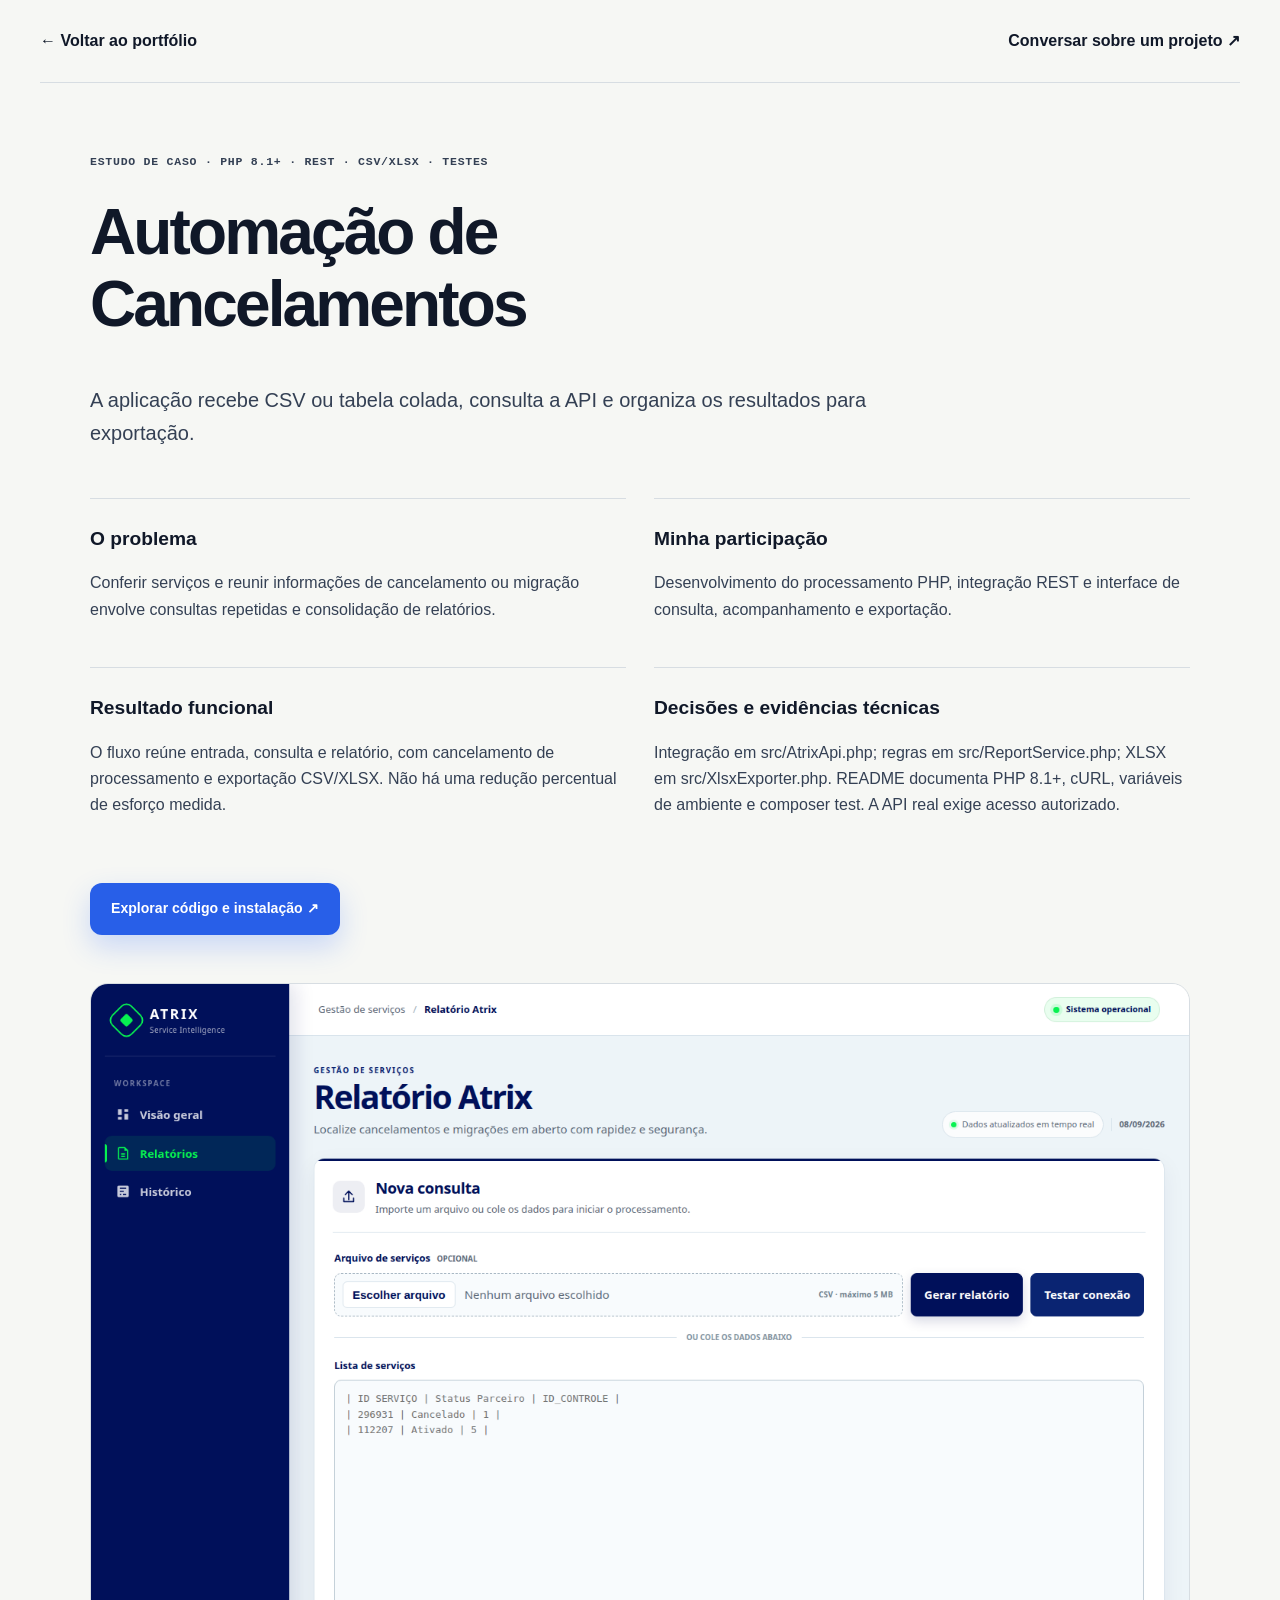
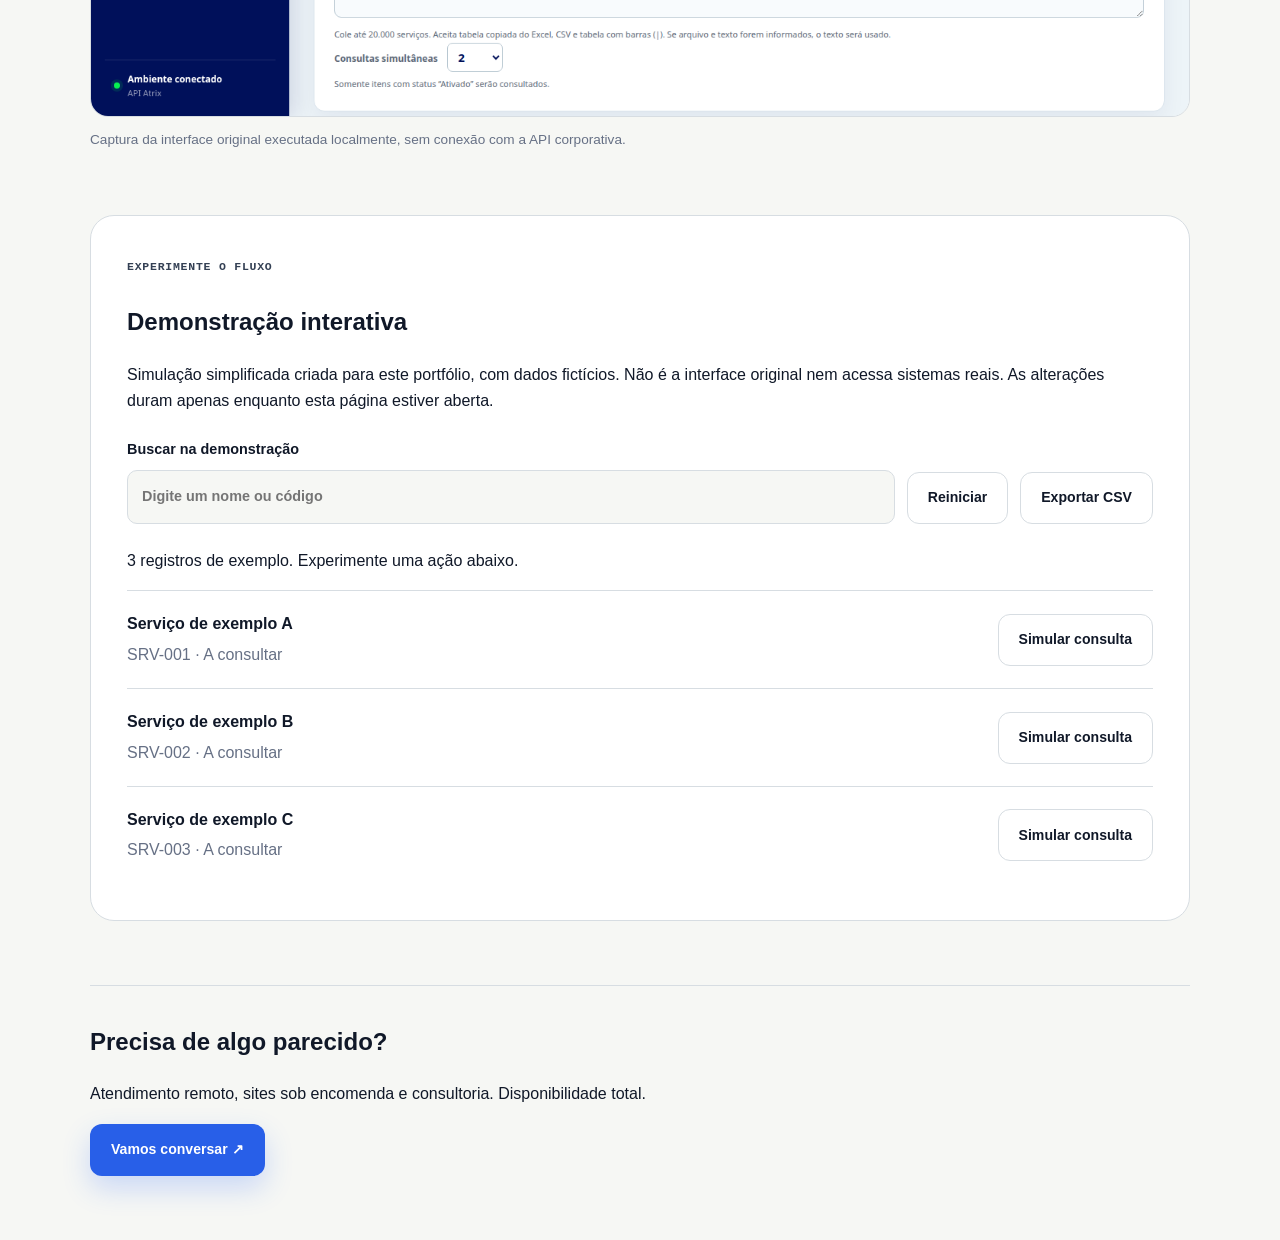
==== projetos/cancelamentos.html @ 533d5de9 "feat: add case studies, interactive demos, resume and remote services" ====
<!doctype html>
<html lang="pt-BR"><head><meta charset="utf-8"><meta name="viewport" content="width=device-width,initial-scale=1"><meta name="description" content="Estudo de caso: Automação de Cancelamentos. Explore a solução e uma demonstração com dados fictícios."><title>Automação de Cancelamentos | João Victor</title><link rel="stylesheet" href="../styles.css"><link rel="stylesheet" href="cases.css"><script src="demo.js" defer></script></head>
<body data-demo="cancelamentos"><header class="case-header container"><a href="../index.html#projetos">← Voltar ao portfólio</a><a href="../index.html#contato">Conversar sobre um projeto ↗</a></header>
<main class="container case-main"><p class="eyebrow">ESTUDO DE CASO · PHP 8.1+ · REST · CSV/XLSX · Testes</p><h1>Automação de Cancelamentos</h1><p class="case-lead">A aplicação recebe CSV ou tabela colada, consulta a API e organiza os resultados para exportação.</p>
<div class="case-grid"><section><h2>O problema</h2><p>Conferir serviços e reunir informações de cancelamento ou migração envolve consultas repetidas e consolidação de relatórios.</p></section><section><h2>Minha participação</h2><p>Desenvolvimento do processamento PHP, integração REST e interface de consulta, acompanhamento e exportação.</p></section><section><h2>Resultado funcional</h2><p>O fluxo reúne entrada, consulta e relatório, com cancelamento de processamento e exportação CSV/XLSX. Não há uma redução percentual de esforço medida.</p></section><section><h2>Decisões e evidências técnicas</h2><p>Integração em src/AtrixApi.php; regras em src/ReportService.php; XLSX em src/XlsxExporter.php. README documenta PHP 8.1+, cURL, variáveis de ambiente e composer test. A API real exige acesso autorizado.</p></section></div>
<p><a class="button button-primary" href="https://github.com/joao-n0m4de/Automacao-de-cancelamentos" target="_blank" rel="noreferrer">Explorar código e instalação ↗</a></p>
<figure class="capture"><a href="../assets/cancelamentos.png"><img src="../assets/cancelamentos.png" width="1440" height="960" loading="lazy" alt="Interface real do Relatório Atrix, com formulário de importação e consulta"></a><figcaption>Captura da interface original executada localmente, sem conexão com a API corporativa.</figcaption></figure>
<section class="demo-panel" id="demo" aria-labelledby="demo-title"><p class="eyebrow">EXPERIMENTE O FLUXO</p><h2 id="demo-title">Demonstração interativa</h2><p>Simulação simplificada criada para este portfólio, com dados fictícios. Não é a interface original nem acessa sistemas reais. As alterações duram apenas enquanto esta página estiver aberta.</p><div class="demo-controls"><label>Buscar na demonstração <input id="demo-search" type="search" placeholder="Digite um nome ou código"></label><button class="button button-secondary" id="demo-reset" type="button">Reiniciar</button><button class="button button-secondary" id="demo-export" type="button">Exportar CSV</button></div>
<p id="demo-status" role="status" aria-live="polite">3 registros de exemplo. Experimente uma ação abaixo.</p><div id="demo-list"></div>
<noscript>Ative o JavaScript para experimentar a demonstração. O estudo de caso e o código continuam acessíveis.</noscript></section>
<section class="case-contact"><h2>Precisa de algo parecido?</h2><p>Atendimento remoto, sites sob encomenda e consultoria. Disponibilidade total.</p><a class="button button-primary" href="mailto:joao0070v@gmail.com?subject=Projeto%20sob%20encomenda">Vamos conversar ↗</a></section></main></body></html>
---- styles.css ----
:root {
  --bg: #f6f7f4;
  --surface: #ffffff;
  --surface-soft: #eef1ee;
  --ink: #101828;
  --ink-soft: #344054;
  --muted: #667085;
  --line: #d7dde2;
  --line-dark: rgba(255, 255, 255, 0.16);
  --blue: #285fe8;
  --blue-deep: #15314b;
  --orange: #c8412e;
  --green: #2b7a57;
  --dark: #101828;
  --mono: "IBM Plex Mono", Consolas, monospace;
  --sans: "Manrope", "Segoe UI", sans-serif;
  --container: min(1200px, calc(100% - 48px));
  --radius-sm: 12px;
  --radius-md: 20px;
  --radius-lg: 28px;
  --shadow: 0 24px 70px rgba(16, 24, 40, 0.09);
}

*,
*::before,
*::after {
  box-sizing: border-box;
}

html {
  scroll-behavior: smooth;
  scroll-padding-top: 96px;
}

body {
  margin: 0;
  min-width: 320px;
  overflow-x: hidden;
  background: var(--bg);
  color: var(--ink);
  font-family: var(--sans);
  font-size: 16px;
  line-height: 1.65;
  -webkit-font-smoothing: antialiased;
  text-rendering: optimizeLegibility;
}

body.menu-open {
  overflow: hidden;
}

::selection {
  background: var(--blue);
  color: #fff;
}

a {
  color: inherit;
  text-decoration: none;
}

button,
input,
textarea,
select {
  font: inherit;
}

button,
a {
  -webkit-tap-highlight-color: transparent;
}

img,
svg {
  display: block;
  max-width: 100%;
}

h1,
h2,
h3,
p {
  margin-top: 0;
}

ul {
  margin: 0;
  padding: 0;
  list-style: none;
}

:focus-visible {
  outline: 3px solid var(--orange);
  outline-offset: 4px;
}

.container {
  width: var(--container);
  margin-inline: auto;
}

.section {
  position: relative;
  padding: 128px 0;
}

.skip-link {
  position: fixed;
  top: 14px;
  left: 14px;
  z-index: 1000;
  padding: 10px 16px;
  border-radius: 8px;
  background: var(--dark);
  color: #fff;
  font-weight: 700;
  transform: translateY(-160%);
  transition: transform 180ms ease;
}

.skip-link:focus {
  transform: translateY(0);
}

/* Header */

.site-header {
  position: sticky;
  top: 0;
  z-index: 100;
  height: 82px;
  border-bottom: 1px solid transparent;
  background: rgba(246, 247, 244, 0.86);
  backdrop-filter: blur(18px);
  transition: height 220ms ease, border-color 220ms ease, box-shadow 220ms ease;
}

.site-header.is-scrolled {
  height: 72px;
  border-color: rgba(16, 24, 40, 0.11);
  box-shadow: 0 8px 30px rgba(16, 24, 40, 0.04);
}

.header-inner {
  display: flex;
  align-items: center;
  justify-content: space-between;
  height: 100%;
}

.brand {
  display: inline-flex;
  align-items: center;
  gap: 12px;
  flex-shrink: 0;
}

.brand-mark {
  display: grid;
  width: 42px;
  height: 42px;
  place-items: center;
  border-radius: 11px;
  background: var(--dark);
  color: #fff;
  font-family: var(--mono);
  font-size: 0.82rem;
  font-weight: 600;
  letter-spacing: -0.04em;
}

.brand-copy {
  display: flex;
  flex-direction: column;
  line-height: 1.15;
}

.brand-copy strong {
  font-size: 0.86rem;
  font-weight: 800;
  letter-spacing: -0.01em;
}

.brand-copy small {
  margin-top: 4px;
  color: var(--muted);
  font-family: var(--mono);
  font-size: 0.61rem;
  letter-spacing: 0.06em;
  text-transform: uppercase;
}

.site-nav {
  display: flex;
  align-items: center;
  gap: 34px;
}

.site-nav a {
  position: relative;
  color: var(--ink-soft);
  font-size: 0.84rem;
  font-weight: 700;
  transition: color 180ms ease;
}

.site-nav > a:not(.nav-cta)::after {
  position: absolute;
  right: 0;
  bottom: -8px;
  left: 0;
  height: 2px;
  background: var(--blue);
  content: "";
  transform: scaleX(0);
  transform-origin: right;
  transition: transform 200ms ease;
}

.site-nav > a:hover,
.site-nav > a.is-active {
  color: var(--ink);
}

.site-nav > a:hover::after,
.site-nav > a.is-active::after {
  transform: scaleX(1);
  transform-origin: left;
}

.site-nav .nav-cta {
  padding: 10px 16px;
  border: 1px solid var(--ink);
  border-radius: 999px;
  color: var(--ink);
  transition: background 180ms ease, color 180ms ease, transform 180ms ease;
}

.site-nav .nav-cta:hover {
  background: var(--ink);
  color: #fff;
  transform: translateY(-2px);
}

.menu-button {
  display: none;
  width: 44px;
  height: 44px;
  align-items: center;
  justify-content: center;
  flex-direction: column;
  gap: 6px;
  border: 1px solid var(--line);
  border-radius: 10px;
  background: var(--surface);
  color: var(--ink);
  cursor: pointer;
}

.menu-button span {
  display: block;
  width: 18px;
  height: 2px;
  border-radius: 99px;
  background: currentColor;
  transition: transform 180ms ease;
}

/* Hero */

.hero {
  min-height: calc(100vh - 82px);
  padding-top: 76px;
  padding-bottom: 48px;
  overflow: hidden;
}

.hero-grid {
  position: absolute;
  inset: 0;
  pointer-events: none;
  background-image:
    linear-gradient(rgba(16, 24, 40, 0.035) 1px, transparent 1px),
    linear-gradient(90deg, rgba(16, 24, 40, 0.035) 1px, transparent 1px);
  background-size: 72px 72px;
  -webkit-mask-image: linear-gradient(to bottom, #000 0%, rgba(0, 0, 0, 0.7) 60%, transparent 95%);
  mask-image: linear-gradient(to bottom, #000 0%, rgba(0, 0, 0, 0.7) 60%, transparent 95%);
}

.hero-grid::before,
.hero-grid::after {
  position: absolute;
  border-radius: 50%;
  content: "";
  filter: blur(1px);
}

.hero-grid::before {
  top: -220px;
  right: -180px;
  width: 560px;
  height: 560px;
  background: radial-gradient(circle, rgba(47, 107, 255, 0.15), transparent 68%);
}

.hero-grid::after {
  bottom: -260px;
  left: -220px;
  width: 600px;
  height: 600px;
  background: radial-gradient(circle, rgba(240, 90, 60, 0.1), transparent 69%);
}

.hero-layout {
  position: relative;
  display: grid;
  grid-template-columns: minmax(0, 1.08fr) minmax(420px, 0.92fr);
  gap: clamp(48px, 7vw, 100px);
  align-items: center;
}

.eyebrow {
  display: inline-flex;
  align-items: center;
  gap: 10px;
  margin-bottom: 26px;
  color: var(--ink-soft);
  font-family: var(--mono);
  font-size: 0.72rem;
  font-weight: 600;
  letter-spacing: 0.065em;
  text-transform: uppercase;
}

.eyebrow-dot {
  width: 9px;
  height: 9px;
  border: 2px solid var(--blue);
  border-radius: 50%;
  box-shadow: 0 0 0 5px rgba(47, 107, 255, 0.11);
}

.hero h1 {
  max-width: 800px;
  margin-bottom: 30px;
  font-size: clamp(3.6rem, 6.6vw, 7.1rem);
  font-weight: 700;
  letter-spacing: -0.075em;
  line-height: 0.95;
}

.headline-accent {
  position: relative;
  z-index: 0;
  display: inline-block;
  color: var(--blue);
}

.headline-accent::after {
  position: absolute;
  right: -2%;
  bottom: 0.02em;
  left: -2%;
  z-index: -1;
  height: 0.16em;
  border-radius: 99px;
  background: rgba(47, 107, 255, 0.13);
  content: "";
  transform: rotate(-1deg);
}

.hero-lead {
  max-width: 680px;
  margin-bottom: 34px;
  color: var(--ink-soft);
  font-size: clamp(1rem, 1.3vw, 1.17rem);
  line-height: 1.75;
}

.hero-actions {
  display: flex;
  flex-wrap: wrap;
  gap: 12px;
}

.button {
  display: inline-flex;
  min-height: 52px;
  align-items: center;
  justify-content: center;
  gap: 14px;
  padding: 13px 20px;
  border: 1px solid transparent;
  border-radius: 12px;
  font-size: 0.88rem;
  font-weight: 800;
  transition: transform 180ms ease, background 180ms ease, color 180ms ease, box-shadow 180ms ease;
}

.button span {
  font-family: var(--mono);
  font-size: 1rem;
}

.button:hover {
  transform: translateY(-3px);
}

.button-primary {
  background: var(--blue);
  color: #fff;
  box-shadow: 0 12px 28px rgba(47, 107, 255, 0.22);
}

.button-primary:hover {
  background: #245be2;
  box-shadow: 0 16px 36px rgba(47, 107, 255, 0.28);
}

.button-secondary {
  border-color: var(--line);
  background: rgba(255, 255, 255, 0.56);
  color: var(--ink);
}

.button-secondary:hover {
  border-color: var(--ink);
  background: var(--surface);
}

.hero-note {
  display: flex;
  align-items: center;
  gap: 12px;
  margin-top: 28px;
  color: var(--muted);
  font-family: var(--mono);
  font-size: 0.72rem;
  line-height: 1.5;
}

.status-pulse {
  position: relative;
  width: 8px;
  height: 8px;
  flex: 0 0 auto;
  border-radius: 50%;
  background: var(--green);
}

.status-pulse::after {
  position: absolute;
  inset: -5px;
  border: 1px solid rgba(43, 122, 87, 0.38);
  border-radius: 50%;
  content: "";
  animation: status-ring 2.2s ease-out infinite;
}

.operations-map {
  position: relative;
  margin: 0;
  overflow: hidden;
  border: 1px solid rgba(16, 24, 40, 0.12);
  border-radius: var(--radius-lg);
  background: rgba(255, 255, 255, 0.72);
  box-shadow: var(--shadow);
  backdrop-filter: blur(10px);
}

.operations-map::before {
  position: absolute;
  top: 0;
  left: 17%;
  width: 36%;
  height: 3px;
  background: var(--blue);
  content: "";
}

.map-header,
.map-footer {
  display: flex;
  align-items: center;
  justify-content: space-between;
}

.map-header {
  padding: 21px 24px 18px;
  border-bottom: 1px solid var(--line);
}

.map-header > span:first-child {
  display: flex;
  flex-direction: column;
  color: var(--ink);
  font-size: 0.88rem;
  font-weight: 800;
  line-height: 1.3;
}

.map-header small {
  margin-bottom: 4px;
  color: var(--muted);
  font-family: var(--mono);
  font-size: 0.58rem;
  font-weight: 500;
  letter-spacing: 0.08em;
  text-transform: uppercase;
}

.map-status {
  display: flex;
  align-items: center;
  gap: 7px;
  color: var(--green);
  font-family: var(--mono);
  font-size: 0.61rem;
  text-transform: uppercase;
}

.map-status i {
  width: 7px;
  height: 7px;
  border-radius: 50%;
  background: currentColor;
}

.map-canvas {
  padding: 8px;
}

.map-canvas svg {
  width: 100%;
  height: auto;
}

.route {
  fill: none;
  stroke-width: 3;
  stroke-linecap: round;
}

.route-muted {
  stroke: #d9dde6;
}

.route-active {
  stroke: var(--blue);
  stroke-dasharray: 8 13;
  animation: route-flow 9s linear infinite;
}

.route-branch {
  stroke: #abb3c0;
  stroke-dasharray: 2 9;
}

.node-code,
.node-detail,
.node-label {
  font-family: var(--sans);
}

.node-code {
  fill: #667085;
  font-family: var(--mono);
  font-size: 10px;
  font-weight: 600;
  letter-spacing: 0.8px;
}

.node-label {
  fill: #101828;
  font-size: 17px;
  font-weight: 800;
}

.node-detail {
  fill: #667085;
  font-family: var(--mono);
  font-size: 9px;
}

.node-code-light,
.node-label-light {
  fill: #fff;
}

.node-code-light {
  opacity: 0.72;
}

.node-detail-light {
  fill: rgba(255, 255, 255, 0.72);
}

.map-node {
  transition: opacity 200ms ease;
}

.map-node:hover {
  opacity: 0.84;
}

.signal-dot {
  fill: var(--blue);
  stroke: #fff;
  stroke-width: 3;
}

.signal-dot-two {
  fill: var(--orange);
}

.map-footer {
  gap: 18px;
  padding: 16px 24px 19px;
  border-top: 1px solid var(--line);
  color: var(--muted);
  font-family: var(--mono);
  font-size: 0.56rem;
  letter-spacing: 0.02em;
  text-transform: uppercase;
}

.map-footer span {
  display: inline-flex;
  align-items: center;
  gap: 7px;
}

.map-footer i {
  width: 7px;
  height: 7px;
  border-radius: 50%;
}

.legend-blue {
  background: var(--blue);
}

.legend-orange {
  background: var(--orange);
}

.map-ref {
  margin-left: auto;
}

.hero-metrics {
  position: relative;
  display: grid;
  grid-template-columns: repeat(4, 1fr);
  margin-top: 72px;
  border-top: 1px solid var(--line);
  border-bottom: 1px solid var(--line);
}

.hero-metrics > div {
  display: flex;
  min-height: 106px;
  align-items: center;
  gap: 17px;
  padding: 18px 26px;
  border-right: 1px solid var(--line);
}

.hero-metrics > div:last-child {
  border-right: 0;
}

.hero-metrics strong {
  color: var(--ink);
  font-family: var(--mono);
  font-size: clamp(1.25rem, 2.4vw, 1.8rem);
  font-weight: 500;
}

.hero-metrics span {
  color: var(--muted);
  font-size: 0.72rem;
  font-weight: 700;
  line-height: 1.45;
  text-transform: uppercase;
}

.signal-strip {
  position: relative;
  z-index: 2;
  overflow: hidden;
  border-top: 1px solid var(--dark);
  border-bottom: 1px solid var(--dark);
  background: var(--blue);
  color: #fff;
}

.signal-track {
  display: flex;
  width: max-content;
  align-items: center;
  gap: 24px;
  padding: 15px 0;
  animation: signal-scroll 30s linear infinite;
}

.signal-track span {
  font-family: var(--mono);
  font-size: 0.68rem;
  font-weight: 600;
  letter-spacing: 0.1em;
  white-space: nowrap;
}

.signal-track i {
  width: 7px;
  height: 7px;
  border: 2px solid #fff;
  border-radius: 50%;
}

/* Shared section headings */

.section-intro {
  display: flex;
  align-items: flex-start;
  justify-content: space-between;
  gap: 32px;
  margin-bottom: 76px;
  padding-bottom: 20px;
  border-bottom: 1px solid var(--line);
}

.section-intro > p,
.section-intro > div > p {
  max-width: 480px;
  margin-bottom: 0;
  color: var(--muted);
  font-size: 0.92rem;
}

.section-index,
.contact-kicker,
.education-kicker,
.stack-label {
  font-family: var(--mono);
  font-size: 0.68rem;
  font-weight: 600;
  letter-spacing: 0.08em;
  text-transform: uppercase;
}

.section-index {
  color: var(--blue);
}

.section-intro-wide {
  display: grid;
  grid-template-columns: 1fr 2.4fr;
}

.section-intro-wide h2 {
  max-width: 780px;
  margin-bottom: 14px;
  font-size: clamp(2.4rem, 4.8vw, 4.9rem);
  font-weight: 700;
  letter-spacing: -0.065em;
  line-height: 1.02;
}

/* About */

.about {
  background: var(--surface);
}

.about-grid {
  display: grid;
  grid-template-columns: 1.15fr 0.85fr;
  gap: clamp(60px, 10vw, 150px);
  align-items: start;
}

.about-statement h2 {
  max-width: 690px;
  margin-bottom: 0;
  font-size: clamp(2.7rem, 5.4vw, 5.7rem);
  font-weight: 700;
  letter-spacing: -0.075em;
  line-height: 1.02;
}

.about-statement em {
  position: relative;
  color: var(--blue);
  font-family: Georgia, serif;
  font-weight: 400;
}

.about-copy {
  padding-top: 10px;
  color: var(--ink-soft);
}

.about-copy p {
  margin-bottom: 22px;
}

.about-copy .lead-copy {
  color: var(--ink);
  font-size: clamp(1.16rem, 1.6vw, 1.38rem);
  font-weight: 700;
  line-height: 1.55;
}

.principles-grid {
  display: grid;
  grid-template-columns: repeat(3, 1fr);
  margin-top: 92px;
  border-top: 1px solid var(--line);
  border-bottom: 1px solid var(--line);
}

.principle-card {
  min-height: 250px;
  padding: 34px;
  border-right: 1px solid var(--line);
}

.principle-card:last-child {
  border-right: 0;
}

.principle-card > span {
  color: var(--blue);
  font-family: var(--mono);
  font-size: 0.66rem;
}

.principle-card h3 {
  margin: 58px 0 14px;
  font-size: 1.35rem;
  letter-spacing: -0.035em;
}

.principle-card p {
  max-width: 310px;
  margin-bottom: 0;
  color: var(--muted);
  font-size: 0.9rem;
}

/* Portfolio evidence and case studies */
.profile-avatar { border-radius:24px; margin-bottom:28px; background:var(--dark); object-fit:cover; }
.project-capture { display:flex; flex-direction:column; justify-content:center; padding:24px; background:#edf1ff; min-width:0; }
.project-capture img { width:100%; height:auto; border:1px solid var(--line); border-radius:12px; }
.project-capture span { margin-top:12px; font-size:.75rem; color:var(--ink-soft); }
.project-links { display:flex; gap:18px; align-items:center; flex-wrap:wrap; margin-top:24px; }
.case-summary { font-size:.92rem; }
.other-projects-title { margin:64px 0 24px; font-size:1.7rem; }
.secondary-projects { grid-template-columns:repeat(2,minmax(0,1fr)); }
.secondary-projects .project-card { display:flex; flex-direction:column; min-height:0; }
.secondary-projects .project-content { padding:28px; }
@media(max-width:900px) { .secondary-projects { grid-template-columns:1fr; } }

/* Projects */

.projects {
  background: var(--bg);
}

.projects-grid {
  display: grid;
  gap: 28px;
}

.project-card {
  display: grid;
  grid-template-columns: minmax(0, 1.02fr) minmax(0, 0.98fr);
  min-height: 530px;
  overflow: hidden;
  border: 1px solid var(--line);
  border-radius: var(--radius-lg);
  background: var(--surface);
  transition: border-color 220ms ease, box-shadow 220ms ease, transform 220ms ease;
}

.project-card:hover {
  border-color: #b7c0ca;
  box-shadow: 0 24px 60px rgba(16, 24, 40, 0.08);
  transform: translateY(-4px);
}

.project-card:nth-child(even) .project-visual {
  order: 2;
}

.project-visual {
  position: relative;
  min-height: 420px;
  overflow: hidden;
  border: 12px solid var(--surface);
  border-radius: 26px;
  background: #edf1ff;
}

.project-visual::after {
  position: absolute;
  inset: 0;
  border: 1px solid rgba(16, 24, 40, 0.07);
  border-radius: 14px;
  content: "";
  pointer-events: none;
}

.mock-toolbar {
  position: relative;
  z-index: 2;
  display: flex;
  height: 54px;
  align-items: center;
  gap: 7px;
  padding: 0 20px;
  border-bottom: 1px solid rgba(16, 24, 40, 0.1);
  background: rgba(255, 255, 255, 0.72);
  backdrop-filter: blur(8px);
}

.mock-toolbar > span {
  width: 7px;
  height: 7px;
  border-radius: 50%;
  background: #c4cad4;
}

.mock-toolbar > span:first-child {
  background: var(--orange);
}

.mock-toolbar small {
  margin-left: 10px;
  color: var(--muted);
  font-family: var(--mono);
  font-size: 0.58rem;
  text-transform: uppercase;
}

.mock-toolbar b {
  margin-left: auto;
  padding: 5px 8px;
  border-radius: 6px;
  background: var(--dark);
  color: #fff;
  font-family: var(--mono);
  font-size: 0.53rem;
  font-weight: 500;
  letter-spacing: 0.08em;
}

.project-content {
  display: flex;
  flex-direction: column;
  padding: clamp(34px, 5vw, 64px);
}

.project-meta {
  display: flex;
  align-items: center;
  justify-content: space-between;
  gap: 18px;
  margin-bottom: 34px;
  color: var(--muted);
  font-family: var(--mono);
  font-size: 0.6rem;
  font-weight: 500;
  letter-spacing: 0.07em;
  text-transform: uppercase;
}

.project-meta span:first-child {
  color: var(--blue);
}

.project-card h3 {
  max-width: 520px;
  margin-bottom: 20px;
  font-size: clamp(2rem, 3.2vw, 3.45rem);
  font-weight: 700;
  letter-spacing: -0.06em;
  line-height: 1.02;
}

.project-content > p {
  max-width: 560px;
  margin-bottom: 26px;
  color: var(--ink-soft);
}

.project-points {
  display: grid;
  gap: 9px;
  margin-bottom: 34px;
}

.project-points li {
  position: relative;
  padding-left: 20px;
  color: var(--muted);
  font-size: 0.84rem;
}

.project-points li::before {
  position: absolute;
  top: 0.72em;
  left: 0;
  width: 8px;
  height: 2px;
  background: var(--blue);
  content: "";
}

.project-footer {
  display: flex;
  align-items: flex-end;
  justify-content: space-between;
  gap: 24px;
  margin-top: auto;
  padding-top: 24px;
  border-top: 1px solid var(--line);
}

.tech-list {
  display: flex;
  flex-wrap: wrap;
  gap: 7px;
}

.tech-list span,
.stack-cloud span {
  display: inline-flex;
  align-items: center;
  border: 1px solid var(--line);
  border-radius: 999px;
  font-family: var(--mono);
}

.tech-list span {
  min-height: 29px;
  padding: 5px 9px;
  color: var(--ink-soft);
  font-size: 0.56rem;
  text-transform: uppercase;
}

.text-link {
  display: inline-flex;
  align-items: center;
  gap: 9px;
  flex: 0 0 auto;
  color: var(--ink);
  font-size: 0.82rem;
  font-weight: 800;
}

.text-link span {
  transition: transform 180ms ease;
}

.text-link:hover span {
  transform: translate(3px, -3px);
}

/* Project visuals */

.visual-sla {
  background:
    radial-gradient(circle at 85% 20%, rgba(240, 90, 60, 0.16), transparent 30%),
    #eaf0ff;
}

.sla-board,
.partner-board,
.gantt-board {
  position: absolute;
  top: 50%;
  right: 9%;
  left: 9%;
  padding: 24px;
  border: 1px solid rgba(16, 24, 40, 0.11);
  border-radius: 16px;
  background: rgba(255, 255, 255, 0.9);
  box-shadow: 0 20px 50px rgba(16, 24, 40, 0.12);
  transform: translateY(-43%) rotate(-1.5deg);
}

.sla-summary {
  display: flex;
  align-items: flex-end;
  justify-content: space-between;
  gap: 18px;
  margin-bottom: 20px;
}

.sla-summary span {
  color: var(--muted);
  font-family: var(--mono);
  font-size: 0.56rem;
  text-transform: uppercase;
}

.sla-summary strong {
  color: var(--ink);
  font-size: 0.84rem;
}

.sla-row {
  display: grid;
  grid-template-columns: 32px 1fr auto;
  gap: 12px;
  align-items: center;
  padding: 13px 0;
  border-top: 1px solid var(--line);
}

.sla-row > i {
  display: grid;
  width: 30px;
  height: 30px;
  place-items: center;
  border-radius: 8px;
  background: #e9efff;
  color: var(--blue);
  font-family: var(--mono);
  font-size: 0.52rem;
  font-style: normal;
  font-weight: 600;
}

.sla-row-alert > i {
  background: #fff0ec;
  color: var(--orange);
}

.sla-row > span {
  display: flex;
  flex-direction: column;
}

.sla-row b {
  font-size: 0.67rem;
}

.sla-row small {
  color: var(--muted);
  font-size: 0.55rem;
}

.sla-row time {
  color: var(--ink-soft);
  font-family: var(--mono);
  font-size: 0.61rem;
}

.sla-row-alert time {
  color: var(--orange);
}

.sla-progress {
  height: 5px;
  margin-top: 16px;
  overflow: hidden;
  border-radius: 99px;
  background: #e7eaf0;
}

.sla-progress span {
  display: block;
  width: 68%;
  height: 100%;
  border-radius: inherit;
  background: linear-gradient(90deg, var(--blue), #5f8cff);
}

.visual-automation {
  background:
    radial-gradient(circle at 10% 85%, rgba(47, 107, 255, 0.17), transparent 34%),
    #f0efe8;
}

.flow-board {
  position: absolute;
  top: 47%;
  right: 6%;
  left: 6%;
  display: grid;
  grid-template-columns: 1fr 0.42fr 1fr 0.42fr 1fr;
  align-items: center;
  transform: translateY(-50%);
}

.flow-node {
  display: flex;
  aspect-ratio: 1.08;
  align-items: center;
  justify-content: center;
  flex-direction: column;
  gap: 13px;
  border: 1px solid rgba(16, 24, 40, 0.11);
  border-radius: 16px;
  background: rgba(255, 255, 255, 0.92);
  box-shadow: 0 15px 34px rgba(16, 24, 40, 0.09);
}

.flow-node i {
  display: grid;
  width: 44px;
  height: 44px;
  place-items: center;
  border-radius: 11px;
  background: #e9efff;
  color: var(--blue);
  font-family: var(--mono);
  font-size: 0.66rem;
  font-style: normal;
  font-weight: 600;
}

.flow-node span {
  color: var(--ink-soft);
  font-size: 0.64rem;
  font-weight: 800;
}

.flow-node-dark {
  background: var(--dark);
}

.flow-node-dark i {
  background: rgba(255, 255, 255, 0.12);
  color: #fff;
}

.flow-node-dark span {
  color: #fff;
}

.flow-line {
  position: relative;
  height: 2px;
  overflow: hidden;
  background: #b8c0cd;
}

.flow-line::after {
  position: absolute;
  top: 50%;
  right: 0;
  width: 7px;
  height: 7px;
  border-top: 2px solid var(--blue);
  border-right: 2px solid var(--blue);
  content: "";
  transform: translateY(-50%) rotate(45deg);
}

.flow-line em {
  position: absolute;
  top: -2px;
  left: -10px;
  width: 7px;
  height: 7px;
  border-radius: 50%;
  background: var(--blue);
  animation: flow-packet 2.4s linear infinite;
}

.flow-status {
  position: absolute;
  right: 9%;
  bottom: 12%;
  left: 9%;
  display: flex;
  align-items: center;
  gap: 8px;
  color: var(--muted);
  font-family: var(--mono);
  font-size: 0.54rem;
  text-transform: uppercase;
}

.flow-status span {
  width: 7px;
  height: 7px;
  border-radius: 50%;
  background: var(--green);
}

.visual-partners {
  background:
    linear-gradient(125deg, rgba(47, 107, 255, 0.12), transparent 45%),
    #edf2ef;
}

.partner-board {
  transform: translateY(-43%) rotate(1.3deg);
}

.partner-filters {
  display: flex;
  gap: 8px;
  margin-bottom: 14px;
}

.partner-filters span {
  padding: 6px 11px;
  border: 1px solid var(--line);
  border-radius: 7px;
  color: var(--muted);
  font-family: var(--mono);
  font-size: 0.51rem;
}

.partner-row {
  display: grid;
  grid-template-columns: 36px 1fr auto;
  gap: 12px;
  align-items: center;
  padding: 12px 0;
  border-top: 1px solid var(--line);
}

.partner-row > i {
  display: grid;
  width: 34px;
  height: 34px;
  place-items: center;
  border-radius: 50%;
  background: var(--blue);
  color: #fff;
  font-family: var(--mono);
  font-size: 0.54rem;
  font-style: normal;
}

.partner-row > span {
  display: flex;
  flex-direction: column;
}

.partner-row b {
  font-size: 0.65rem;
}

.partner-row small {
  color: var(--muted);
  font-size: 0.53rem;
}

.partner-row em {
  padding: 5px 7px;
  border-radius: 99px;
  background: #eef1f5;
  color: var(--ink-soft);
  font-family: var(--mono);
  font-size: 0.46rem;
  font-style: normal;
}

.visual-map {
  background:
    radial-gradient(circle at 80% 90%, rgba(240, 90, 60, 0.13), transparent 35%),
    #ecf0ff;
}

.gantt-board {
  transform: translateY(-43%) rotate(-1deg);
}

.gantt-head {
  display: grid;
  grid-template-columns: 1.3fr repeat(4, 0.55fr);
  gap: 4px;
  padding-bottom: 11px;
  border-bottom: 1px solid var(--line);
  color: var(--muted);
  font-family: var(--mono);
  font-size: 0.5rem;
}

.gantt-row {
  position: relative;
  display: grid;
  grid-template-columns: 1.3fr repeat(4, 0.55fr);
  height: 45px;
  align-items: center;
  border-bottom: 1px solid #edf0f3;
  background-image: linear-gradient(90deg, transparent calc(100% - 1px), #edf0f3 0);
  background-size: 17.4% 100%;
}

.gantt-row b {
  font-size: 0.58rem;
}

.gantt-row .bar {
  position: absolute;
  height: 11px;
  border-radius: 99px;
}

.bar-one {
  left: 30%;
  width: 30%;
  background: var(--blue);
}

.bar-two {
  left: 47%;
  width: 39%;
  background: #8aa8ff;
}

.bar-three {
  left: 68%;
  width: 23%;
  background: var(--orange);
}

.gantt-legend {
  display: flex;
  gap: 16px;
  margin-top: 15px;
  color: var(--muted);
  font-family: var(--mono);
  font-size: 0.49rem;
}

.gantt-legend span {
  display: flex;
  align-items: center;
  gap: 6px;
}

.gantt-legend i {
  width: 7px;
  height: 7px;
  border-radius: 50%;
  background: var(--blue);
}

.gantt-legend span:last-child i {
  background: var(--orange);
}

/* Capabilities */

.capabilities {
  overflow: hidden;
  background: var(--dark);
  color: #fff;
}

.capabilities-grid {
  position: absolute;
  inset: 0;
  opacity: 0.45;
  background-image:
    linear-gradient(rgba(255, 255, 255, 0.035) 1px, transparent 1px),
    linear-gradient(90deg, rgba(255, 255, 255, 0.035) 1px, transparent 1px);
  background-size: 76px 76px;
  -webkit-mask-image: linear-gradient(to bottom, transparent, #000 20%, #000 85%, transparent);
  mask-image: linear-gradient(to bottom, transparent, #000 20%, #000 85%, transparent);
}

.capabilities > .container {
  position: relative;
}

.section-intro-dark {
  border-color: var(--line-dark);
}

.section-intro-dark .section-index {
  color: #8aa8ff;
}

.section-intro-dark > p {
  color: rgba(255, 255, 255, 0.6);
}

.capabilities-heading {
  display: grid;
  grid-template-columns: 1.45fr 0.55fr;
  gap: 90px;
  align-items: end;
  margin-bottom: 96px;
}

.capabilities-heading h2 {
  max-width: 830px;
  margin-bottom: 0;
  font-size: clamp(2.8rem, 5.8vw, 6rem);
  font-weight: 700;
  letter-spacing: -0.07em;
  line-height: 0.98;
}

.capabilities-heading p {
  margin-bottom: 6px;
  color: rgba(255, 255, 255, 0.64);
  font-size: 0.92rem;
}

.capability-list {
  border-top: 1px solid var(--line-dark);
}

.capability-row {
  display: grid;
  grid-template-columns: 0.3fr 1.05fr 1.2fr 1.1fr;
  gap: 38px;
  align-items: start;
  padding: 37px 0;
  border-bottom: 1px solid var(--line-dark);
  transition: background 220ms ease, padding 220ms ease;
}

.capability-row:hover {
  padding-right: 18px;
  padding-left: 18px;
  background: rgba(255, 255, 255, 0.035);
}

.capability-number {
  color: #8aa8ff;
  font-family: var(--mono);
  font-size: 0.65rem;
}

.capability-row h3 {
  margin-bottom: 0;
  font-size: 1.35rem;
  letter-spacing: -0.035em;
}

.capability-row > p {
  margin-bottom: 0;
  color: rgba(255, 255, 255, 0.62);
  font-size: 0.86rem;
}

.capability-row ul {
  display: grid;
  grid-template-columns: 1fr 1fr;
  gap: 7px 14px;
}

.capability-row li {
  position: relative;
  padding-left: 12px;
  color: rgba(255, 255, 255, 0.8);
  font-family: var(--mono);
  font-size: 0.59rem;
  text-transform: uppercase;
}

.capability-row li::before {
  position: absolute;
  top: 0.74em;
  left: 0;
  width: 4px;
  height: 4px;
  border-radius: 50%;
  background: var(--blue);
  content: "";
}

.stack-panel {
  display: grid;
  grid-template-columns: 1.5fr 0.5fr;
  gap: 64px;
  margin-top: 88px;
  padding: 34px;
  border: 1px solid var(--line-dark);
  border-radius: var(--radius-md);
  background: rgba(255, 255, 255, 0.035);
}

.stack-label {
  display: block;
  margin-bottom: 19px;
  color: rgba(255, 255, 255, 0.5);
}

.stack-cloud {
  display: flex;
  flex-wrap: wrap;
  gap: 8px;
}

.stack-cloud span {
  min-height: 36px;
  padding: 7px 12px;
  border-color: rgba(255, 255, 255, 0.18);
  color: rgba(255, 255, 255, 0.86);
  font-size: 0.61rem;
}

.stack-column-learning {
  padding-left: 48px;
  border-left: 1px solid var(--line-dark);
}

.stack-column-learning .stack-cloud span {
  border-style: dashed;
}

/* Journey */

.journey {
  background: var(--surface);
}

.journey-layout {
  display: grid;
  grid-template-columns: minmax(0, 1fr) 350px;
  gap: clamp(58px, 8vw, 110px);
  align-items: start;
}

.timeline {
  position: relative;
}

.timeline::before {
  position: absolute;
  top: 9px;
  bottom: 0;
  left: 9px;
  width: 1px;
  background: var(--line);
  content: "";
}

.timeline-item {
  display: grid;
  grid-template-columns: 20px 112px minmax(0, 1fr);
  gap: 24px;
  padding-bottom: 82px;
}

.timeline-item:last-child {
  padding-bottom: 0;
}

.timeline-marker {
  position: relative;
  z-index: 1;
  padding-top: 3px;
}

.timeline-marker span {
  display: block;
  width: 19px;
  height: 19px;
  border: 5px solid var(--surface);
  border-radius: 50%;
  background: var(--blue);
  box-shadow: 0 0 0 1px var(--blue);
}

.timeline-date {
  padding-top: 1px;
  color: var(--muted);
  font-family: var(--mono);
  font-size: 0.65rem;
  font-weight: 600;
  text-transform: uppercase;
}

.timeline-content {
  padding-bottom: 2px;
}

.timeline-heading {
  display: flex;
  justify-content: space-between;
  gap: 22px;
  margin-bottom: 17px;
}

.timeline-heading span {
  display: block;
  margin-bottom: 7px;
  color: var(--blue);
  font-family: var(--mono);
  font-size: 0.62rem;
  font-weight: 600;
  letter-spacing: 0.06em;
  text-transform: uppercase;
}

.timeline-heading h3 {
  margin-bottom: 0;
  font-size: clamp(1.35rem, 2.2vw, 2rem);
  letter-spacing: -0.045em;
  line-height: 1.2;
}

.timeline-heading small {
  flex: 0 0 auto;
  padding-top: 4px;
  color: var(--muted);
  font-family: var(--mono);
  font-size: 0.57rem;
}

.timeline-content > p {
  max-width: 670px;
  margin-bottom: 24px;
  color: var(--muted);
  font-size: 0.9rem;
}

.role-progression {
  display: grid;
  gap: 1px;
  overflow: hidden;
  border: 1px solid var(--line);
  border-radius: 12px;
  background: var(--line);
}

.role-progression > div {
  display: grid;
  grid-template-columns: 115px 1fr;
  gap: 22px;
  padding: 15px 17px;
  background: var(--bg);
}

.role-progression time {
  color: var(--ink-soft);
  font-family: var(--mono);
  font-size: 0.58rem;
  font-weight: 600;
  text-transform: uppercase;
}

.role-progression p {
  margin-bottom: 0;
  color: var(--muted);
  font-size: 0.75rem;
}

.education-card {
  position: sticky;
  top: 110px;
  overflow: hidden;
  padding: 30px;
  border: 1px solid var(--line);
  border-radius: var(--radius-md);
  background: var(--bg);
}

.education-card::before {
  position: absolute;
  top: 0;
  right: 0;
  left: 0;
  height: 4px;
  background: linear-gradient(90deg, var(--blue) 0 72%, var(--orange) 72%);
  content: "";
}

.education-kicker {
  color: var(--blue);
}

.education-card h3 {
  margin: 18px 0 26px;
  font-size: 2rem;
  letter-spacing: -0.05em;
  line-height: 1.08;
}

.education-card ul {
  border-top: 1px solid var(--line);
}

.education-card li {
  padding: 18px 0;
  border-bottom: 1px solid var(--line);
}

.education-card li span {
  display: block;
  margin-bottom: 5px;
  color: var(--ink);
  font-size: 0.82rem;
  font-weight: 800;
}

.education-card li p {
  margin-bottom: 0;
  color: var(--muted);
  font-size: 0.73rem;
}

.education-link {
  display: inline-flex;
  align-items: center;
  gap: 8px;
  margin-top: 24px;
  color: var(--ink);
  font-size: 0.73rem;
  font-weight: 800;
}

.education-link span {
  color: var(--blue);
}

/* Contact */

.contact {
  position: relative;
  overflow: hidden;
  padding: 120px 0 104px;
  background: var(--blue);
  color: #fff;
}

.contact-routes {
  position: absolute;
  inset: 0;
  opacity: 0.22;
  pointer-events: none;
}

.contact-routes::before,
.contact-routes::after,
.contact-routes span {
  position: absolute;
  border: 1px solid rgba(255, 255, 255, 0.7);
  border-radius: 50%;
  content: "";
}

.contact-routes::before {
  top: -470px;
  right: -210px;
  width: 850px;
  height: 850px;
}

.contact-routes::after {
  top: -370px;
  right: -110px;
  width: 650px;
  height: 650px;
}

.contact-routes span:nth-child(1) {
  top: -260px;
  right: 0;
  width: 430px;
  height: 430px;
}

.contact-routes span:nth-child(2),
.contact-routes span:nth-child(3),
.contact-routes span:nth-child(4) {
  width: 12px;
  height: 12px;
  background: #fff;
}

.contact-routes span:nth-child(2) {
  top: 19%;
  right: 29%;
}

.contact-routes span:nth-child(3) {
  top: 44%;
  right: 9%;
}

.contact-routes span:nth-child(4) {
  right: 34%;
  bottom: 15%;
}

.contact-inner {
  position: relative;
}

.contact-kicker {
  display: block;
  margin-bottom: 54px;
  color: rgba(255, 255, 255, 0.72);
}

.contact h2 {
  max-width: 940px;
  margin-bottom: 32px;
  font-size: clamp(3rem, 7vw, 7.5rem);
  font-weight: 700;
  letter-spacing: -0.075em;
  line-height: 0.95;
}

.contact-inner > p {
  max-width: 640px;
  margin-bottom: 38px;
  color: rgba(255, 255, 255, 0.82);
  font-size: 1.02rem;
}

.contact-actions {
  display: flex;
  flex-wrap: wrap;
  gap: 12px;
}

.button-light {
  background: #fff;
  color: var(--blue);
}

.button-light:hover {
  box-shadow: 0 16px 34px rgba(16, 24, 40, 0.19);
}

.copy-email {
  display: inline-flex;
  min-height: 52px;
  align-items: center;
  gap: 16px;
  padding: 10px 17px;
  border: 1px solid rgba(255, 255, 255, 0.4);
  border-radius: 12px;
  background: rgba(255, 255, 255, 0.08);
  color: #fff;
  cursor: pointer;
  transition: background 180ms ease, transform 180ms ease;
}

.copy-email:hover {
  background: rgba(255, 255, 255, 0.16);
  transform: translateY(-3px);
}

.copy-email span {
  font-family: var(--mono);
  font-size: 0.7rem;
}

.copy-email small {
  padding-left: 14px;
  border-left: 1px solid rgba(255, 255, 255, 0.32);
  color: rgba(255, 255, 255, 0.66);
  font-family: var(--mono);
  font-size: 0.55rem;
  text-transform: uppercase;
}

.contact-links {
  display: flex;
  flex-wrap: wrap;
  gap: 28px;
  align-items: center;
  margin-top: 86px;
  padding-top: 22px;
  border-top: 1px solid rgba(255, 255, 255, 0.28);
  color: rgba(255, 255, 255, 0.78);
  font-family: var(--mono);
  font-size: 0.64rem;
  text-transform: uppercase;
}

.contact-links a {
  color: #fff;
  font-weight: 600;
}

.contact-links span {
  margin-left: auto;
}

/* Footer and toast */

.site-footer {
  padding: 32px 0;
  background: var(--dark);
  color: #fff;
}

.footer-inner {
  display: flex;
  align-items: center;
  justify-content: space-between;
  gap: 28px;
}

.brand-footer .brand-mark {
  background: #fff;
  color: var(--dark);
}

.brand-footer .brand-copy small,
.footer-inner > p,
.footer-inner > span {
  color: rgba(255, 255, 255, 0.52);
}

.footer-inner > p,
.footer-inner > span {
  margin-bottom: 0;
  font-family: var(--mono);
  font-size: 0.6rem;
}

.toast {
  position: fixed;
  right: 22px;
  bottom: 22px;
  z-index: 200;
  padding: 12px 16px;
  border-radius: 10px;
  background: var(--dark);
  color: #fff;
  font-family: var(--mono);
  font-size: 0.68rem;
  opacity: 0;
  pointer-events: none;
  transform: translateY(14px);
  transition: opacity 180ms ease, transform 180ms ease;
}

.toast.is-visible {
  opacity: 1;
  transform: translateY(0);
}

/* Reveal and animation */

.reveal.reveal-pending {
  opacity: 0;
  transform: translateY(24px);
}

.reveal.reveal-visible {
  opacity: 1;
  transform: translateY(0);
  transition:
    opacity 650ms cubic-bezier(0.2, 0.72, 0.2, 1) var(--reveal-delay, 0ms),
    transform 650ms cubic-bezier(0.2, 0.72, 0.2, 1) var(--reveal-delay, 0ms);
}

@keyframes status-ring {
  0% { opacity: 0.7; transform: scale(0.7); }
  75%, 100% { opacity: 0; transform: scale(1.5); }
}

@keyframes route-flow {
  to { stroke-dashoffset: -210; }
}

@keyframes signal-scroll {
  to { transform: translateX(-50%); }
}

@keyframes flow-packet {
  to { left: calc(100% + 3px); }
}

/* Responsive */

@media (max-width: 1100px) {
  .hero-layout {
    grid-template-columns: 1fr;
  }

  .hero-copy {
    max-width: 850px;
  }

  .operations-map {
    width: min(720px, 100%);
    margin-inline: auto;
  }

  .hero h1 {
    font-size: clamp(4rem, 10vw, 7rem);
  }

  .project-card {
    grid-template-columns: 0.92fr 1.08fr;
  }

  .capabilities-heading {
    grid-template-columns: 1.25fr 0.75fr;
    gap: 50px;
  }

  .capability-row {
    grid-template-columns: 0.2fr 0.9fr 1.25fr;
  }

  .capability-row ul {
    grid-column: 2 / -1;
    padding-top: 4px;
  }
}

@media (max-width: 900px) {
  :root {
    --container: min(100% - 36px, 760px);
  }

  .section {
    padding: 100px 0;
  }

  .site-header {
    height: 72px;
  }

  .menu-button {
    display: flex;
  }

  html:not(.js) .site-header {
    position: static;
    height: auto;
  }

  html:not(.js) .header-inner {
    flex-wrap: wrap;
    padding: 12px 0;
  }

  html:not(.js) .menu-button {
    display: none;
  }

  html:not(.js) .site-nav {
    position: static;
    display: flex;
    width: 100%;
    align-items: center;
    justify-content: flex-start;
    flex-direction: row;
    gap: 20px;
    overflow-x: auto;
    padding: 12px 0 4px;
    background: transparent;
    opacity: 1;
    pointer-events: auto;
    transform: none;
  }

  html:not(.js) .site-nav a {
    flex: 0 0 auto;
    padding: 7px 0;
    border: 0;
    font-size: 0.72rem;
    letter-spacing: 0;
  }

  html:not(.js) .site-nav .nav-cta {
    margin-top: 0;
    padding: 7px 12px;
  }

  .menu-button[aria-expanded="true"] span:first-child {
    transform: translateY(4px) rotate(45deg);
  }

  .menu-button[aria-expanded="true"] span:last-child {
    transform: translateY(-4px) rotate(-45deg);
  }

  .site-nav {
    position: fixed;
    top: 72px;
    right: 0;
    bottom: 0;
    left: 0;
    display: flex;
    align-items: stretch;
    justify-content: center;
    flex-direction: column;
    gap: 0;
    padding: 24px;
    background: rgba(246, 247, 244, 0.98);
    opacity: 0;
    pointer-events: none;
    transform: translateY(-16px);
    transition: opacity 200ms ease, transform 200ms ease;
  }

  .site-nav.is-open {
    opacity: 1;
    pointer-events: auto;
    transform: translateY(0);
  }

  .site-nav a {
    padding: 18px 0;
    border-bottom: 1px solid var(--line);
    font-size: 1.4rem;
    letter-spacing: -0.03em;
  }

  .site-nav > a::after {
    display: none;
  }

  .site-nav .nav-cta {
    margin-top: 20px;
    border: 0;
    border-radius: 12px;
    background: var(--blue);
    color: #fff;
    text-align: center;
  }

  .hero {
    padding-top: 56px;
  }

  .hero-metrics {
    grid-template-columns: repeat(2, 1fr);
  }

  .hero-metrics > div:nth-child(2) {
    border-right: 0;
  }

  .hero-metrics > div:nth-child(-n+2) {
    border-bottom: 1px solid var(--line);
  }

  .about-grid,
  .section-intro-wide,
  .capabilities-heading,
  .journey-layout {
    grid-template-columns: 1fr;
  }

  .about-grid {
    gap: 50px;
  }

  .section-intro-wide {
    gap: 26px;
  }

  .section-intro-wide h2 {
    max-width: none;
  }

  .project-card {
    grid-template-columns: 1fr;
  }

  .project-card:nth-child(even) .project-visual {
    order: 0;
  }

  .project-visual {
    min-height: 460px;
  }

  .capabilities-heading {
    gap: 34px;
  }

  .capabilities-heading p {
    max-width: 620px;
  }

  .capability-row {
    grid-template-columns: 48px 1fr;
  }

  .capability-row > p,
  .capability-row ul {
    grid-column: 2;
  }

  .stack-panel {
    grid-template-columns: 1fr;
    gap: 36px;
  }

  .stack-column-learning {
    padding-top: 30px;
    padding-left: 0;
    border-top: 1px solid var(--line-dark);
    border-left: 0;
  }

  .journey-layout {
    gap: 70px;
  }

  .education-card {
    position: static;
  }
}

@media (max-width: 640px) {
  :root {
    --container: calc(100% - 28px);
    --radius-lg: 20px;
  }

  .section {
    padding: 82px 0;
  }

  .brand-copy {
    display: none;
  }

  .hero {
    padding-top: 40px;
    padding-bottom: 34px;
  }

  .eyebrow {
    font-size: 0.61rem;
  }

  .hero h1 {
    font-size: clamp(3.2rem, 15.7vw, 5.4rem);
    letter-spacing: -0.07em;
  }

  .hero-lead {
    font-size: 0.96rem;
  }

  .hero-actions .button {
    flex: 1 1 100%;
  }

  .hero-note {
    align-items: flex-start;
  }

  .status-pulse {
    margin-top: 6px;
  }

  .map-header {
    padding: 17px;
  }

  .map-status,
  .map-ref,
  .map-footer span:nth-child(2) {
    display: none;
  }

  .map-footer {
    padding-inline: 17px;
  }

  .hero-metrics {
    margin-top: 48px;
  }

  .hero-metrics > div {
    min-height: 88px;
    align-items: flex-start;
    justify-content: center;
    flex-direction: column;
    gap: 1px;
    padding: 16px;
  }

  .hero-metrics span {
    font-size: 0.59rem;
  }

  .section-intro {
    align-items: flex-start;
    flex-direction: column;
    margin-bottom: 52px;
  }

  .about-statement h2,
  .section-intro-wide h2,
  .capabilities-heading h2 {
    font-size: clamp(2.5rem, 12.8vw, 4rem);
  }

  .principles-grid {
    grid-template-columns: 1fr;
    margin-top: 64px;
  }

  .principle-card {
    min-height: auto;
    padding: 26px 4px;
    border-right: 0;
    border-bottom: 1px solid var(--line);
  }

  .principle-card:last-child {
    border-bottom: 0;
  }

  .principle-card h3 {
    margin: 30px 0 8px;
  }

  .project-card {
    border-radius: 20px;
  }

  .project-visual {
    min-height: 355px;
    border-width: 7px;
    border-radius: 18px;
  }

  .project-content {
    padding: 28px 23px 30px;
  }

  .project-meta {
    align-items: flex-start;
    flex-direction: column;
    gap: 5px;
    margin-bottom: 24px;
  }

  .project-card h3 {
    font-size: clamp(2rem, 10vw, 2.8rem);
  }

  .project-footer {
    align-items: flex-start;
    flex-direction: column;
  }

  .sla-board,
  .partner-board,
  .gantt-board {
    right: 5%;
    left: 5%;
    padding: 17px;
  }

  .sla-summary strong {
    font-size: 0.7rem;
  }

  .flow-board {
    right: 4%;
    left: 4%;
  }

  .flow-node {
    border-radius: 12px;
  }

  .flow-node i {
    width: 36px;
    height: 36px;
  }

  .flow-node span {
    font-size: 0.52rem;
  }

  .partner-row em {
    display: none;
  }

  .partner-row {
    grid-template-columns: 36px 1fr;
  }

  .capability-row {
    gap: 18px;
    padding: 27px 0;
  }

  .capability-row ul {
    grid-template-columns: 1fr;
  }

  .capability-row:hover {
    padding-right: 0;
    padding-left: 0;
    background: transparent;
  }

  .stack-panel {
    margin-top: 60px;
    padding: 24px;
  }

  .timeline-item {
    grid-template-columns: 20px minmax(0, 1fr);
    gap: 18px;
    padding-bottom: 64px;
  }

  .timeline-date {
    grid-column: 2;
    grid-row: 1;
  }

  .timeline-content {
    grid-column: 2;
  }

  .timeline-marker {
    grid-row: 1 / span 2;
  }

  .timeline-heading {
    flex-direction: column;
    gap: 4px;
  }

  .role-progression > div {
    grid-template-columns: 1fr;
    gap: 5px;
  }

  .contact {
    padding: 88px 0 74px;
  }

  .contact h2 {
    font-size: clamp(3rem, 14.2vw, 5rem);
  }

  .contact-actions,
  .contact-actions .button,
  .copy-email {
    width: 100%;
  }

  .copy-email {
    justify-content: space-between;
  }

  .copy-email span {
    overflow: hidden;
    text-overflow: ellipsis;
  }

  .contact-links {
    align-items: flex-start;
    flex-direction: column;
    gap: 16px;
    margin-top: 62px;
  }

  .contact-links span {
    margin-left: 0;
  }

  .footer-inner {
    align-items: flex-start;
    flex-direction: column;
  }

  .brand-footer .brand-copy {
    display: flex;
  }

  .footer-inner > p {
    order: 3;
  }
}

@media (prefers-reduced-motion: reduce) {
  html {
    scroll-behavior: auto;
  }

  *,
  *::before,
  *::after {
    animation-duration: 0.01ms !important;
    animation-iteration-count: 1 !important;
    scroll-behavior: auto !important;
    transition-duration: 0.01ms !important;
  }

  .reveal.reveal-pending,
  .reveal.reveal-visible {
    opacity: 1;
    transform: none;
  }
}
---- projetos/cases.css ----
.case-header { display:flex; justify-content:space-between; gap:24px; padding-block:28px; font-weight:700; border-bottom:1px solid var(--line); }
.case-main { max-width:1100px; padding-block:64px; }
.case-main h1 { max-width:850px; font-size:clamp(2.2rem,5vw,4.5rem); line-height:1.12; letter-spacing:-.045em; }
.case-lead { max-width:800px; font-size:1.25rem; color:var(--ink-soft); }
.case-grid { display:grid; grid-template-columns:1fr 1fr; gap:28px; margin-block:48px; }
.case-grid section { border-top:1px solid var(--line); padding-top:24px; }
.case-grid h2 { font-size:1.2rem; }
.case-grid p { color:var(--ink-soft); }
.capture { margin:48px 0; }
.capture img { border:1px solid var(--line); border-radius:18px; width:100%; height:auto; }
figcaption { font-size:.85rem; color:var(--muted); padding-top:12px; }
.demo-panel { background:white; padding:36px; border:1px solid var(--line); border-radius:24px; margin-top:64px; scroll-margin-top:24px; }
.demo-controls { display:flex; gap:12px; align-items:end; flex-wrap:wrap; margin-block:24px; }
.demo-controls label { flex:1; min-width:180px; font-size:.9rem; font-weight:700; }
.demo-controls input { display:block; width:100%; border:1px solid var(--line); border-radius:10px; padding:14px; margin-top:8px; background:var(--bg); }
.demo-row { display:flex; justify-content:space-between; align-items:center; gap:24px; border-top:1px solid var(--line); padding-block:20px; }
.demo-row p { margin:4px 0 0; color:var(--muted); }
.demo-row button { flex-shrink:0; }
button:disabled { opacity:.55; cursor:default; }
.case-contact { margin-top:64px; padding-top:36px; border-top:1px solid var(--line); }
@media(max-width:640px) { .case-header { font-size:.8rem; } .case-grid { grid-template-columns:1fr; gap:12px; } .demo-panel { padding:20px; } .demo-row { align-items:start; flex-direction:column; gap:12px; } .demo-controls .button { padding:12px; } }
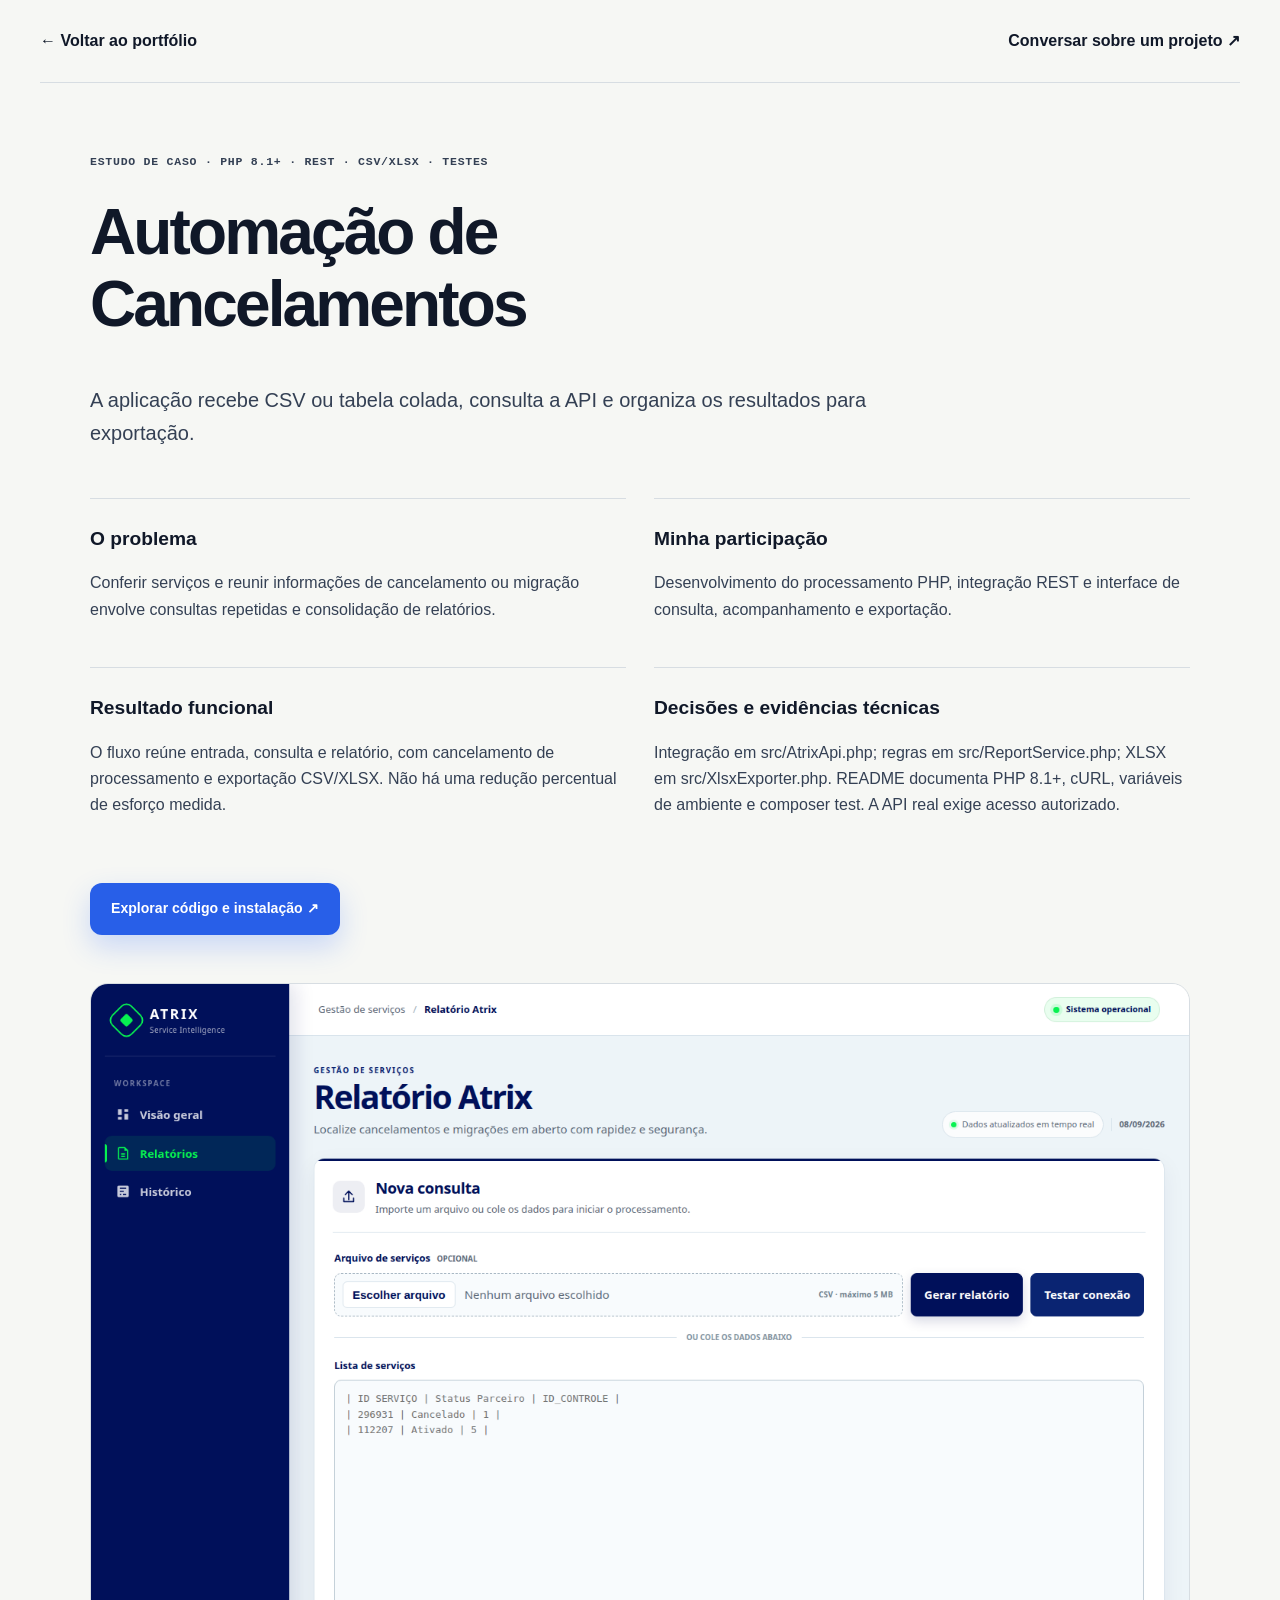
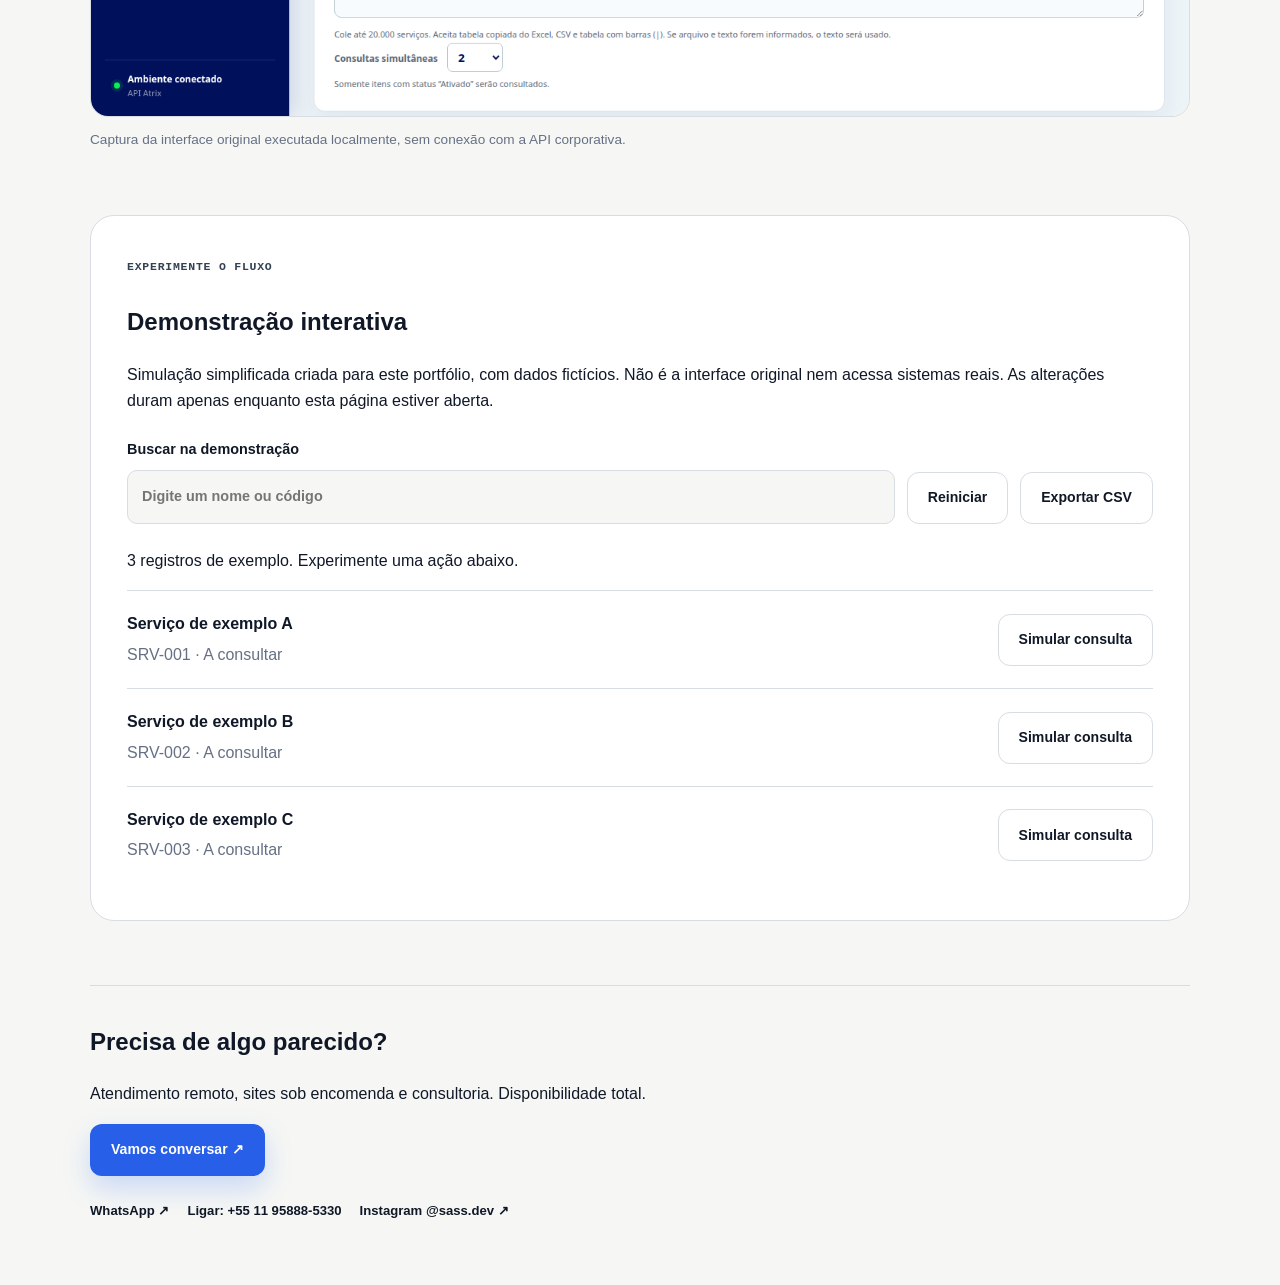
==== commit 3c28fe6c: "feat: include contact options in project case studies" ====
--- a/projetos/cancelamentos.html
+++ b/projetos/cancelamentos.html
@@ -8,5 +8,4 @@
 <section class="demo-panel" id="demo" aria-labelledby="demo-title"><p class="eyebrow">EXPERIMENTE O FLUXO</p><h2 id="demo-title">Demonstração interativa</h2><p>Simulação simplificada criada para este portfólio, com dados fictícios. Não é a interface original nem acessa sistemas reais. As alterações duram apenas enquanto esta página estiver aberta.</p><div class="demo-controls"><label>Buscar na demonstração <input id="demo-search" type="search" placeholder="Digite um nome ou código"></label><button class="button button-secondary" id="demo-reset" type="button">Reiniciar</button><button class="button button-secondary" id="demo-export" type="button">Exportar CSV</button></div>
 <p id="demo-status" role="status" aria-live="polite">3 registros de exemplo. Experimente uma ação abaixo.</p><div id="demo-list"></div>
 <noscript>Ative o JavaScript para experimentar a demonstração. O estudo de caso e o código continuam acessíveis.</noscript></section>
-<section class="case-contact"><h2>Precisa de algo parecido?</h2><p>Atendimento remoto, sites sob encomenda e consultoria. Disponibilidade total.</p><a class="button button-primary" href="mailto:joao0070v@gmail.com?subject=Projeto%20sob%20encomenda">Vamos conversar ↗</a></section></main></body></html>
-
+<section class="case-contact"><h2>Precisa de algo parecido?</h2><p>Atendimento remoto, sites sob encomenda e consultoria. Disponibilidade total.</p><a class="button button-primary" href="mailto:joao0070v@gmail.com?subject=Projeto%20sob%20encomenda">Vamos conversar ↗</a><div class="project-links"><a class="text-link" href="https://wa.me/5511958885330" target="_blank" rel="noreferrer">WhatsApp ↗</a><a class="text-link" href="tel:+5511958885330">Ligar: +55 11 95888-5330</a><a class="text-link" href="https://www.instagram.com/sass.dev/" target="_blank" rel="noreferrer">Instagram @sass.dev ↗</a></div></section></main></body></html>
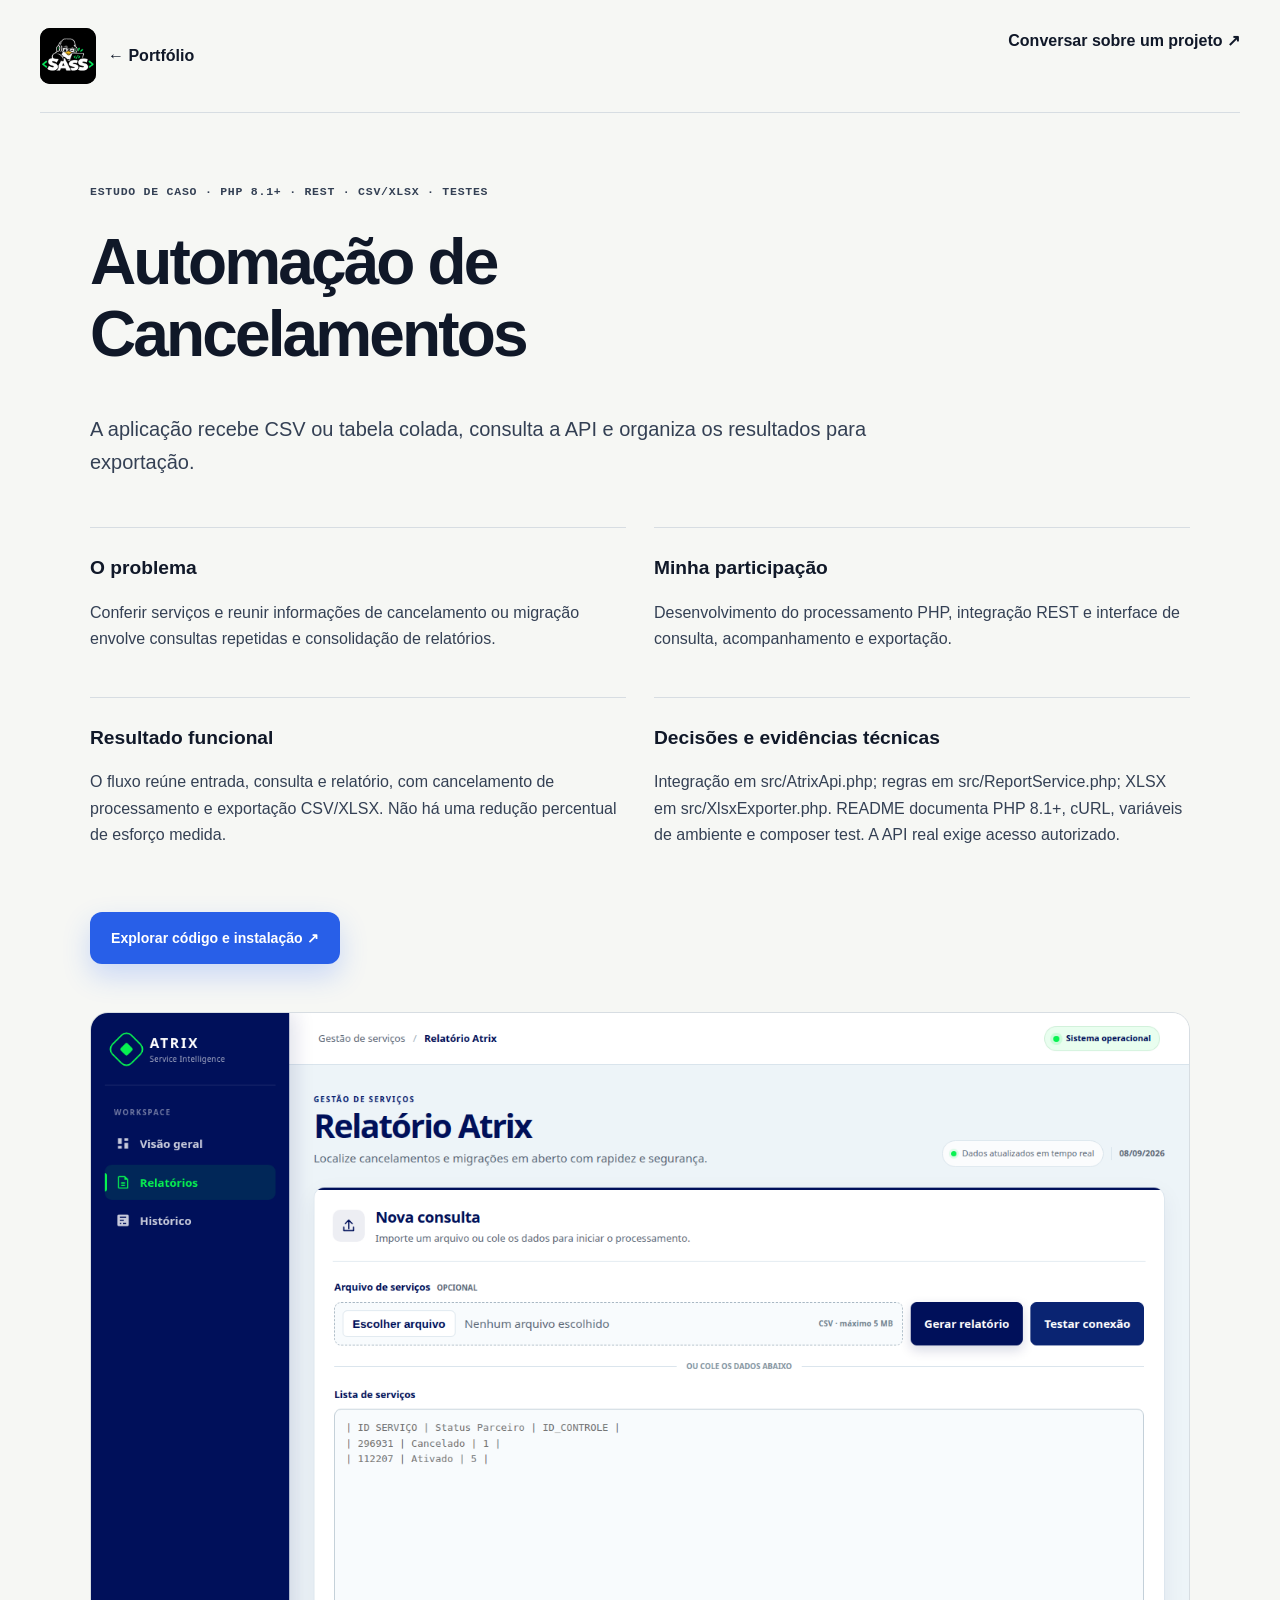
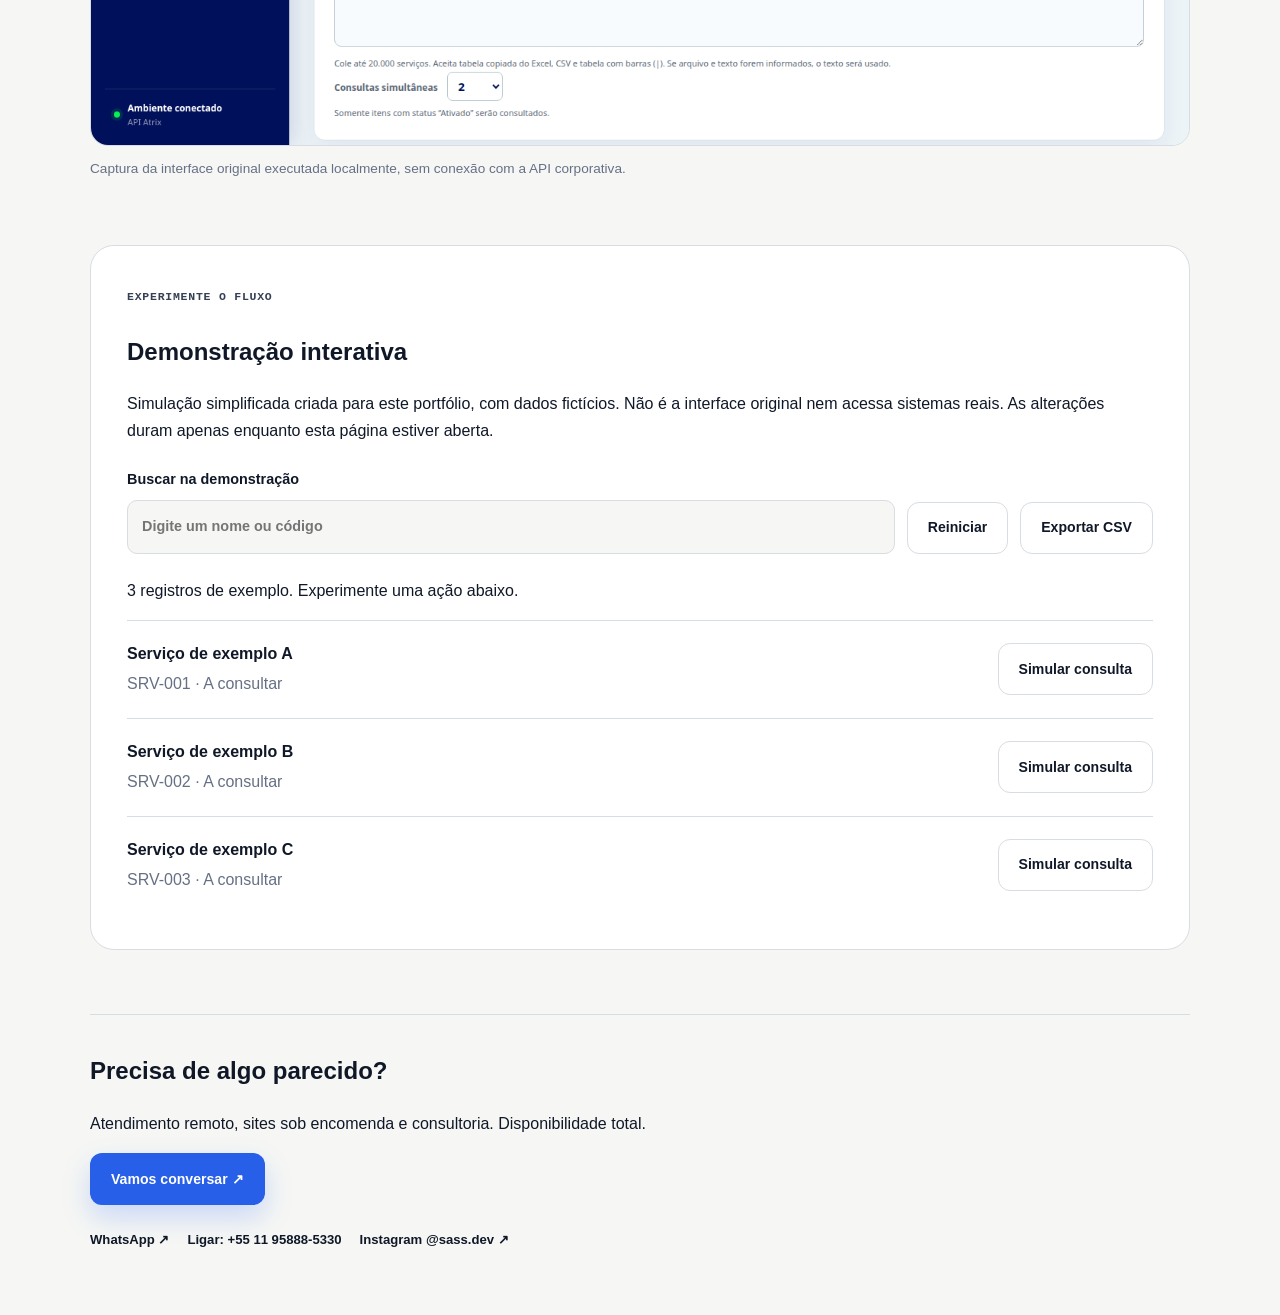
==== commit 4c77a222: "feat: integrate official SASS logo and mascot artwork" ====
--- a/projetos/cancelamentos.html
+++ b/projetos/cancelamentos.html
@@ -1,6 +1,6 @@
 <!doctype html>
-<html lang="pt-BR"><head><meta charset="utf-8"><meta name="viewport" content="width=device-width,initial-scale=1"><meta name="description" content="Estudo de caso: Automação de Cancelamentos. Explore a solução e uma demonstração com dados fictícios."><title>Automação de Cancelamentos | João Victor</title><link rel="stylesheet" href="../styles.css"><link rel="stylesheet" href="cases.css"><script src="demo.js" defer></script></head>
-<body data-demo="cancelamentos"><header class="case-header container"><a href="../index.html#projetos">← Voltar ao portfólio</a><a href="../index.html#contato">Conversar sobre um projeto ↗</a></header>
+<html lang="pt-BR"><head><meta charset="utf-8"><meta name="viewport" content="width=device-width,initial-scale=1"><meta name="description" content="Estudo de caso: Automação de Cancelamentos. Explore a solução e uma demonstração com dados fictícios."><title>Automação de Cancelamentos | João Victor</title><link rel="stylesheet" href="../styles.css"><link rel="stylesheet" href="cases.css"><link rel="stylesheet" href="../brand.css"><link rel="icon" type="image/jpeg" href="../assets/brand/sass-logo.jpeg"><script src="demo.js" defer></script></head>
+<body data-demo="cancelamentos"><header class="case-header container"><a class="sass-case-logo" href="../index.html#projetos"><img src="../assets/brand/sass-logo.jpeg" width="56" height="56" alt="SASS"><span>← Portfólio</span></a><a href="../index.html#contato">Conversar sobre um projeto ↗</a></header>
 <main class="container case-main"><p class="eyebrow">ESTUDO DE CASO · PHP 8.1+ · REST · CSV/XLSX · Testes</p><h1>Automação de Cancelamentos</h1><p class="case-lead">A aplicação recebe CSV ou tabela colada, consulta a API e organiza os resultados para exportação.</p>
 <div class="case-grid"><section><h2>O problema</h2><p>Conferir serviços e reunir informações de cancelamento ou migração envolve consultas repetidas e consolidação de relatórios.</p></section><section><h2>Minha participação</h2><p>Desenvolvimento do processamento PHP, integração REST e interface de consulta, acompanhamento e exportação.</p></section><section><h2>Resultado funcional</h2><p>O fluxo reúne entrada, consulta e relatório, com cancelamento de processamento e exportação CSV/XLSX. Não há uma redução percentual de esforço medida.</p></section><section><h2>Decisões e evidências técnicas</h2><p>Integração em src/AtrixApi.php; regras em src/ReportService.php; XLSX em src/XlsxExporter.php. README documenta PHP 8.1+, cURL, variáveis de ambiente e composer test. A API real exige acesso autorizado.</p></section></div>
 <p><a class="button button-primary" href="https://github.com/joao-n0m4de/Automacao-de-cancelamentos" target="_blank" rel="noreferrer">Explorar código e instalação ↗</a></p>
@@ -8,4 +8,4 @@
 <section class="demo-panel" id="demo" aria-labelledby="demo-title"><p class="eyebrow">EXPERIMENTE O FLUXO</p><h2 id="demo-title">Demonstração interativa</h2><p>Simulação simplificada criada para este portfólio, com dados fictícios. Não é a interface original nem acessa sistemas reais. As alterações duram apenas enquanto esta página estiver aberta.</p><div class="demo-controls"><label>Buscar na demonstração <input id="demo-search" type="search" placeholder="Digite um nome ou código"></label><button class="button button-secondary" id="demo-reset" type="button">Reiniciar</button><button class="button button-secondary" id="demo-export" type="button">Exportar CSV</button></div>
 <p id="demo-status" role="status" aria-live="polite">3 registros de exemplo. Experimente uma ação abaixo.</p><div id="demo-list"></div>
 <noscript>Ative o JavaScript para experimentar a demonstração. O estudo de caso e o código continuam acessíveis.</noscript></section>
-<section class="case-contact"><h2>Precisa de algo parecido?</h2><p>Atendimento remoto, sites sob encomenda e consultoria. Disponibilidade total.</p><a class="button button-primary" href="mailto:joao0070v@gmail.com?subject=Projeto%20sob%20encomenda">Vamos conversar ↗</a><div class="project-links"><a class="text-link" href="https://wa.me/5511958885330" target="_blank" rel="noreferrer">WhatsApp ↗</a><a class="text-link" href="tel:+5511958885330">Ligar: +55 11 95888-5330</a><a class="text-link" href="https://www.instagram.com/sass.dev/" target="_blank" rel="noreferrer">Instagram @sass.dev ↗</a></div></section></main></body></html>
+<section class="case-contact"><h2>Precisa de algo parecido?</h2><p>Atendimento remoto, sites sob encomenda e consultoria. Disponibilidade total.</p><a class="button button-primary" href="mailto:victoor.sass@gmail.com?subject=Projeto%20sob%20encomenda">Vamos conversar ↗</a><div class="project-links"><a class="text-link" href="https://wa.me/5511958885330" target="_blank" rel="noreferrer">WhatsApp ↗</a><a class="text-link" href="tel:+5511958885330">Ligar: +55 11 95888-5330</a><a class="text-link" href="https://www.instagram.com/sass.dev/" target="_blank" rel="noreferrer">Instagram @sass.dev ↗</a></div></section></main></body></html>
--- a/brand.css
+++ b/brand.css
@@ -0,0 +1,16 @@
+/* Original SASS artwork supplied by the owner. Black backgrounds are intentional. */
+.sass-logo { display:block; width:76px; height:76px; flex-shrink:0; object-fit:contain; border-radius:14px; background:#000; }
+.brand-copy strong { letter-spacing:.04em; }
+.sass-hero { margin:0; min-width:0; overflow:hidden; border-radius:28px; background:#000; color:#fff; border:1px solid #242a2a; box-shadow:0 24px 70px rgba(16,24,40,.12); }
+.sass-hero-label { padding:24px 26px 0; display:flex; align-items:center; gap:10px; font:500 .7rem var(--mono); letter-spacing:.08em; color:#d8e3dc; }
+.sass-dot { width:7px; height:7px; background:#00ed59; border-radius:50%; flex-shrink:0; }
+.sass-hero > img { display:block; width:100%; height:auto; }
+.sass-hero figcaption { padding:0 26px 26px; font-size:.85rem; color:#c9d3cd; }
+.sass-hero figcaption a { display:block; color:#00ed59; font-weight:700; margin-top:10px; }
+.sass-service-mascot { width:112px; height:112px; object-fit:contain; background:#000; border-radius:20px; margin:0 0 24px; }
+.sass-contact-mascot { width:168px; height:168px; object-fit:contain; background:#000; border-radius:28px; margin-bottom:28px; }
+.sass-case-logo { display:flex; align-items:center; gap:12px; }
+.sass-case-logo img { width:56px; height:56px; object-fit:contain; border-radius:10px; background:#000; }
+@media(max-width:1100px) { .sass-hero { width:min(100%,520px); justify-self:center; } }
+@media(max-width:900px) { .sass-logo { width:60px; height:60px; } }
+@media(max-width:640px) { .sass-hero-label { font-size:.58rem; padding:20px 20px 0; } .sass-hero figcaption { padding:0 20px 22px; } .sass-contact-mascot { width:128px; height:128px; } }
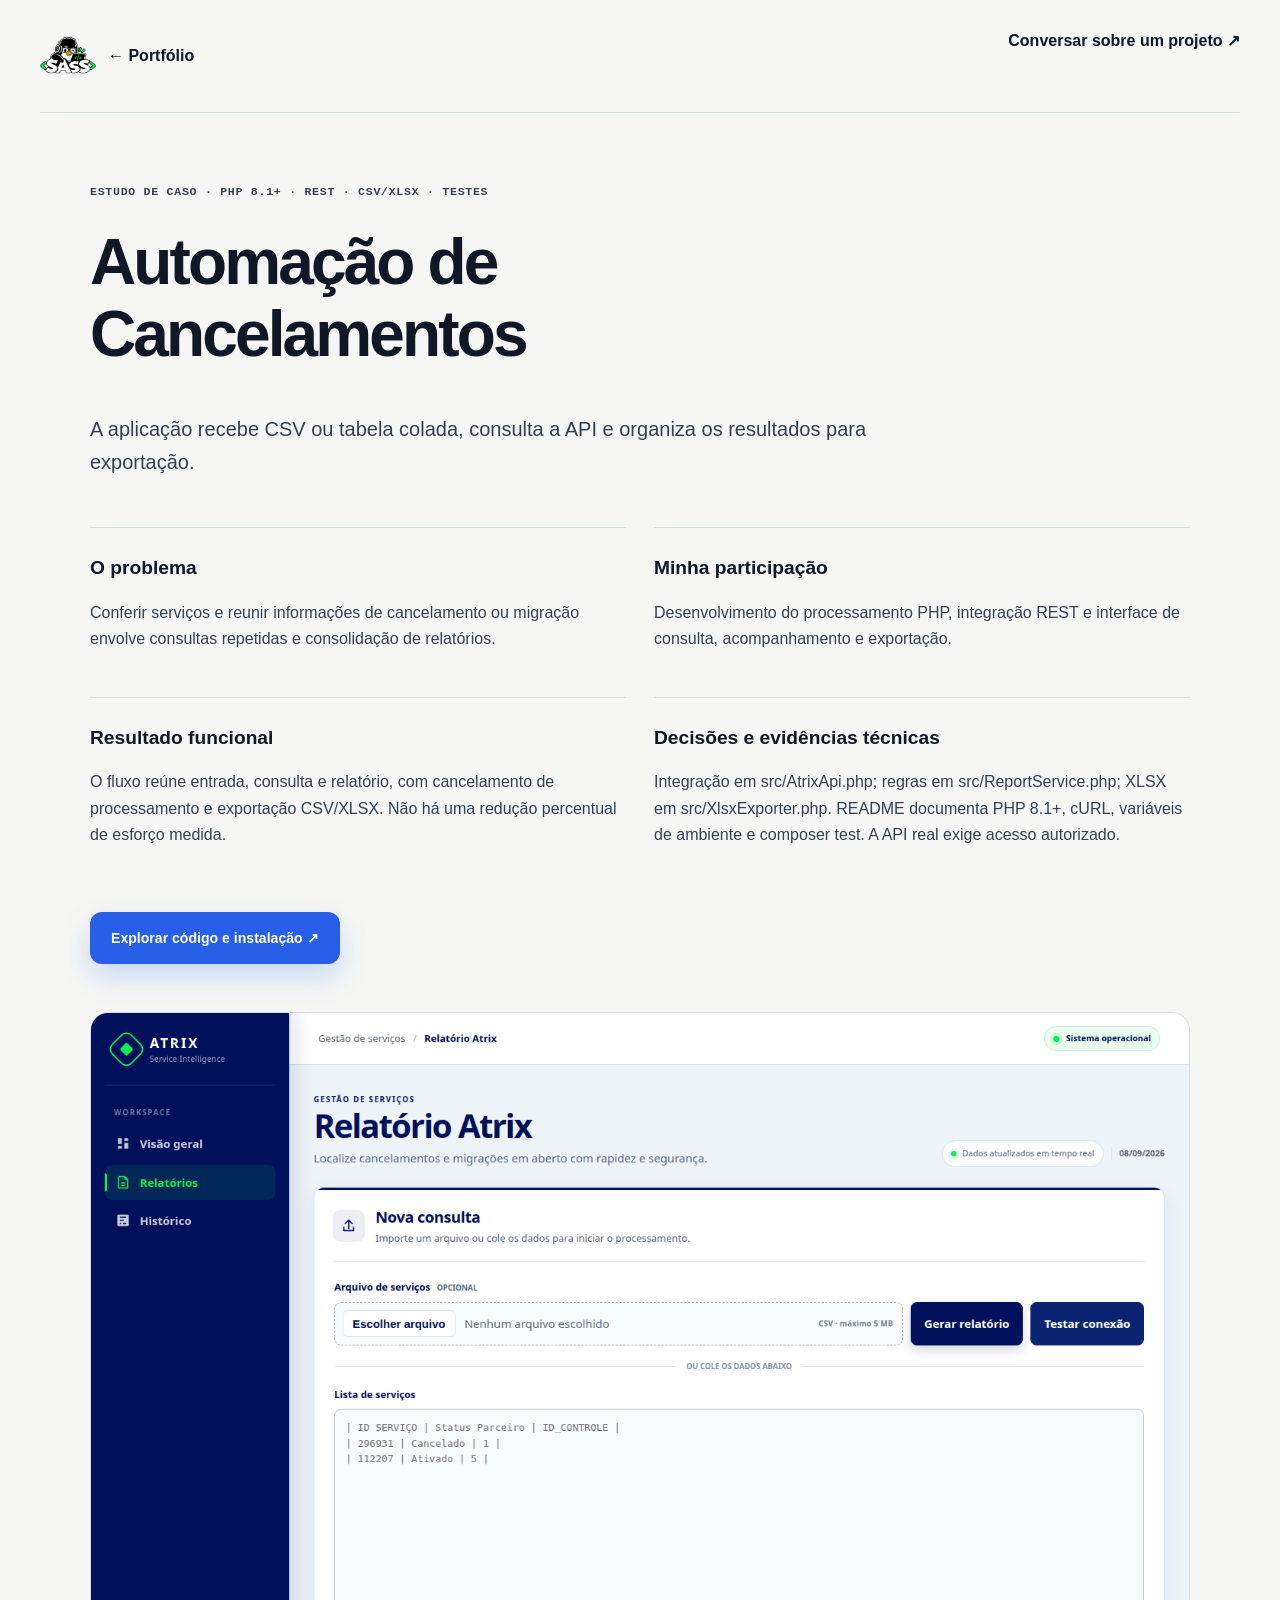
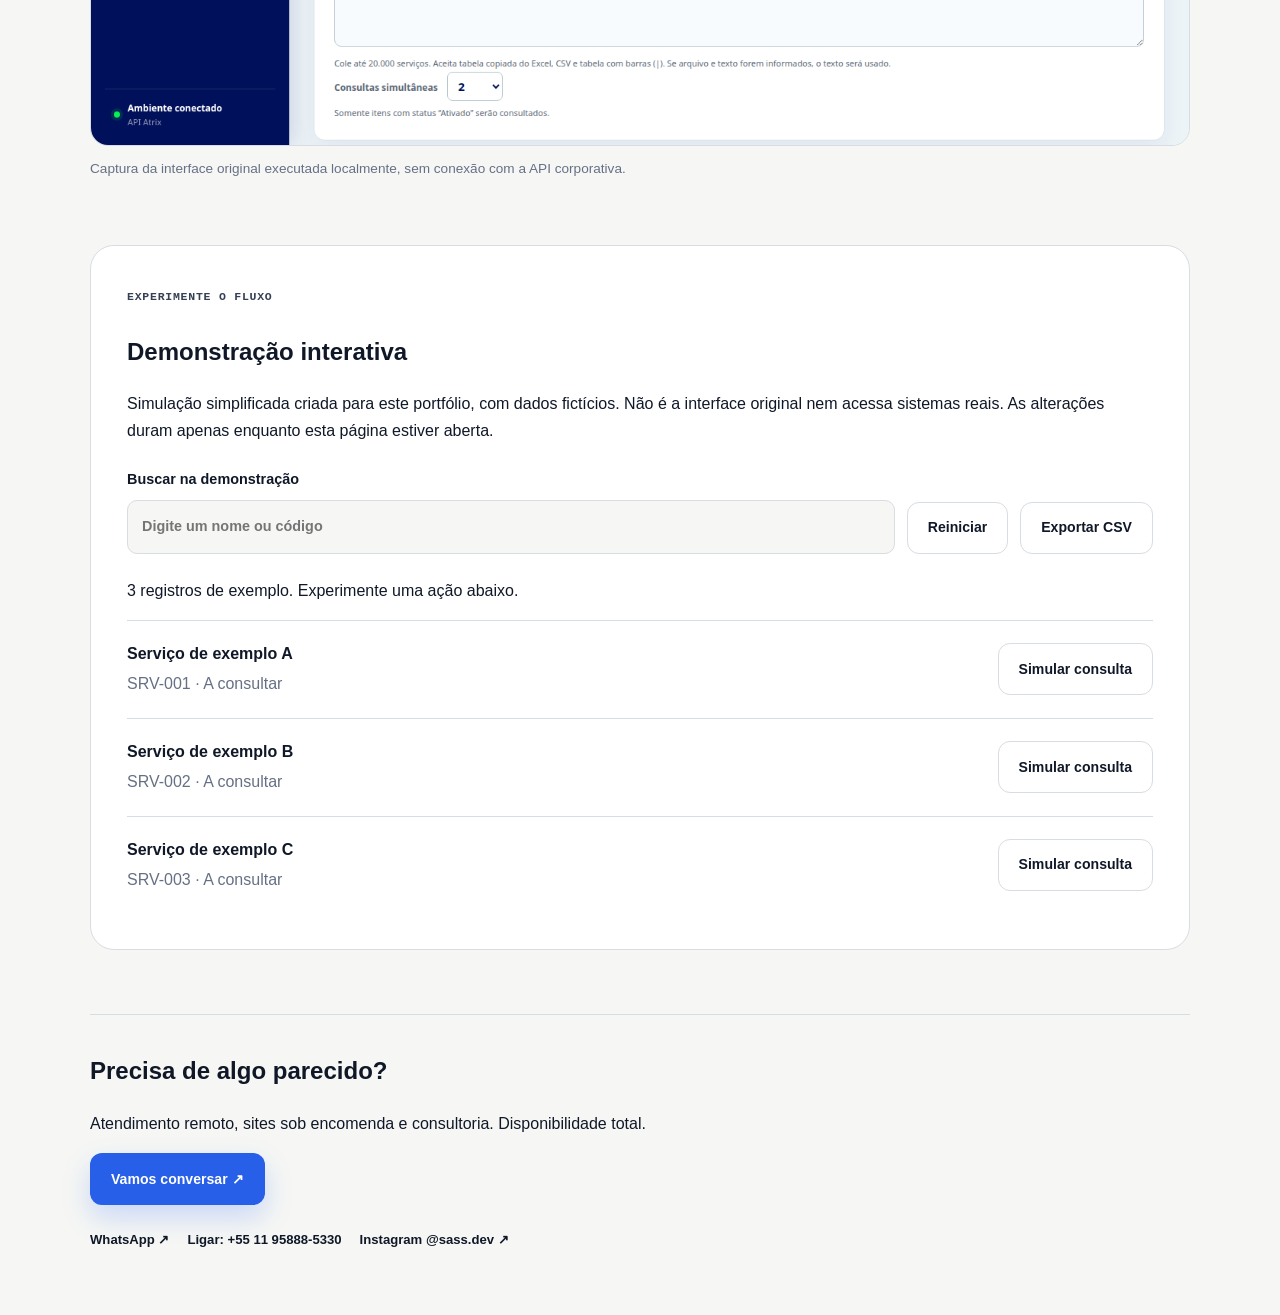
==== commit a5f3dae5: "feat: use transparent PNG logo and mascots throughout site" ====
--- a/projetos/cancelamentos.html
+++ b/projetos/cancelamentos.html
@@ -1,6 +1,6 @@
 <!doctype html>
-<html lang="pt-BR"><head><meta charset="utf-8"><meta name="viewport" content="width=device-width,initial-scale=1"><meta name="description" content="Estudo de caso: Automação de Cancelamentos. Explore a solução e uma demonstração com dados fictícios."><title>Automação de Cancelamentos | João Victor</title><link rel="stylesheet" href="../styles.css"><link rel="stylesheet" href="cases.css"><link rel="stylesheet" href="../brand.css"><link rel="icon" type="image/jpeg" href="../assets/brand/sass-logo.jpeg"><script src="demo.js" defer></script></head>
-<body data-demo="cancelamentos"><header class="case-header container"><a class="sass-case-logo" href="../index.html#projetos"><img src="../assets/brand/sass-logo.jpeg" width="56" height="56" alt="SASS"><span>← Portfólio</span></a><a href="../index.html#contato">Conversar sobre um projeto ↗</a></header>
+<html lang="pt-BR"><head><meta charset="utf-8"><meta name="viewport" content="width=device-width,initial-scale=1"><meta name="description" content="Estudo de caso: Automação de Cancelamentos. Explore a solução e uma demonstração com dados fictícios."><title>Automação de Cancelamentos | João Victor</title><link rel="stylesheet" href="../styles.css"><link rel="stylesheet" href="cases.css"><link rel="stylesheet" href="../brand.css"><link rel="icon" type="image/png" href="../assets/brand/sass-logo.png"><script src="demo.js" defer></script></head>
+<body data-demo="cancelamentos"><header class="case-header container"><a class="sass-case-logo" href="../index.html#projetos"><img src="../assets/brand/sass-logo.png" width="56" height="56" alt="SASS"><span>← Portfólio</span></a><a href="../index.html#contato">Conversar sobre um projeto ↗</a></header>
 <main class="container case-main"><p class="eyebrow">ESTUDO DE CASO · PHP 8.1+ · REST · CSV/XLSX · Testes</p><h1>Automação de Cancelamentos</h1><p class="case-lead">A aplicação recebe CSV ou tabela colada, consulta a API e organiza os resultados para exportação.</p>
 <div class="case-grid"><section><h2>O problema</h2><p>Conferir serviços e reunir informações de cancelamento ou migração envolve consultas repetidas e consolidação de relatórios.</p></section><section><h2>Minha participação</h2><p>Desenvolvimento do processamento PHP, integração REST e interface de consulta, acompanhamento e exportação.</p></section><section><h2>Resultado funcional</h2><p>O fluxo reúne entrada, consulta e relatório, com cancelamento de processamento e exportação CSV/XLSX. Não há uma redução percentual de esforço medida.</p></section><section><h2>Decisões e evidências técnicas</h2><p>Integração em src/AtrixApi.php; regras em src/ReportService.php; XLSX em src/XlsxExporter.php. README documenta PHP 8.1+, cURL, variáveis de ambiente e composer test. A API real exige acesso autorizado.</p></section></div>
 <p><a class="button button-primary" href="https://github.com/joao-n0m4de/Automacao-de-cancelamentos" target="_blank" rel="noreferrer">Explorar código e instalação ↗</a></p>
--- a/brand.css
+++ b/brand.css
@@ -1,16 +1,16 @@
-/* Original SASS artwork supplied by the owner. Black backgrounds are intentional. */
-.sass-logo { display:block; width:76px; height:76px; flex-shrink:0; object-fit:contain; border-radius:14px; background:#000; }
+/* Transparent PNG variants of the official SASS artwork. */
+.sass-logo { display:block; width:76px; height:76px; flex-shrink:0; object-fit:contain; border-radius:14px; background:transparent; }
 .brand-copy strong { letter-spacing:.04em; }
-.sass-hero { margin:0; min-width:0; overflow:hidden; border-radius:28px; background:#000; color:#fff; border:1px solid #242a2a; box-shadow:0 24px 70px rgba(16,24,40,.12); }
-.sass-hero-label { padding:24px 26px 0; display:flex; align-items:center; gap:10px; font:500 .7rem var(--mono); letter-spacing:.08em; color:#d8e3dc; }
+.sass-hero { margin:0; min-width:0; overflow:hidden; border-radius:28px; background:transparent; color:var(--ink); border:0; box-shadow:none; }
+.sass-hero-label { padding:24px 26px 0; display:flex; align-items:center; gap:10px; font:500 .7rem var(--mono); letter-spacing:.08em; color:var(--ink-soft); }
 .sass-dot { width:7px; height:7px; background:#00ed59; border-radius:50%; flex-shrink:0; }
 .sass-hero > img { display:block; width:100%; height:auto; }
-.sass-hero figcaption { padding:0 26px 26px; font-size:.85rem; color:#c9d3cd; }
-.sass-hero figcaption a { display:block; color:#00ed59; font-weight:700; margin-top:10px; }
-.sass-service-mascot { width:112px; height:112px; object-fit:contain; background:#000; border-radius:20px; margin:0 0 24px; }
-.sass-contact-mascot { width:168px; height:168px; object-fit:contain; background:#000; border-radius:28px; margin-bottom:28px; }
+.sass-hero figcaption { padding:0 26px 26px; font-size:.85rem; color:var(--ink-soft); }
+.sass-hero figcaption a { display:block; color:#087a37; font-weight:700; margin-top:10px; }
+.sass-service-mascot { width:112px; height:112px; object-fit:contain; background:transparent; border-radius:20px; margin:0 0 24px; }
+.sass-contact-mascot { width:168px; height:168px; object-fit:contain; background:transparent; border-radius:28px; margin-bottom:28px; }
 .sass-case-logo { display:flex; align-items:center; gap:12px; }
-.sass-case-logo img { width:56px; height:56px; object-fit:contain; border-radius:10px; background:#000; }
+.sass-case-logo img { width:56px; height:56px; object-fit:contain; border-radius:10px; background:transparent; }
 @media(max-width:1100px) { .sass-hero { width:min(100%,520px); justify-self:center; } }
 @media(max-width:900px) { .sass-logo { width:60px; height:60px; } }
 @media(max-width:640px) { .sass-hero-label { font-size:.58rem; padding:20px 20px 0; } .sass-hero figcaption { padding:0 20px 22px; } .sass-contact-mascot { width:128px; height:128px; } }
